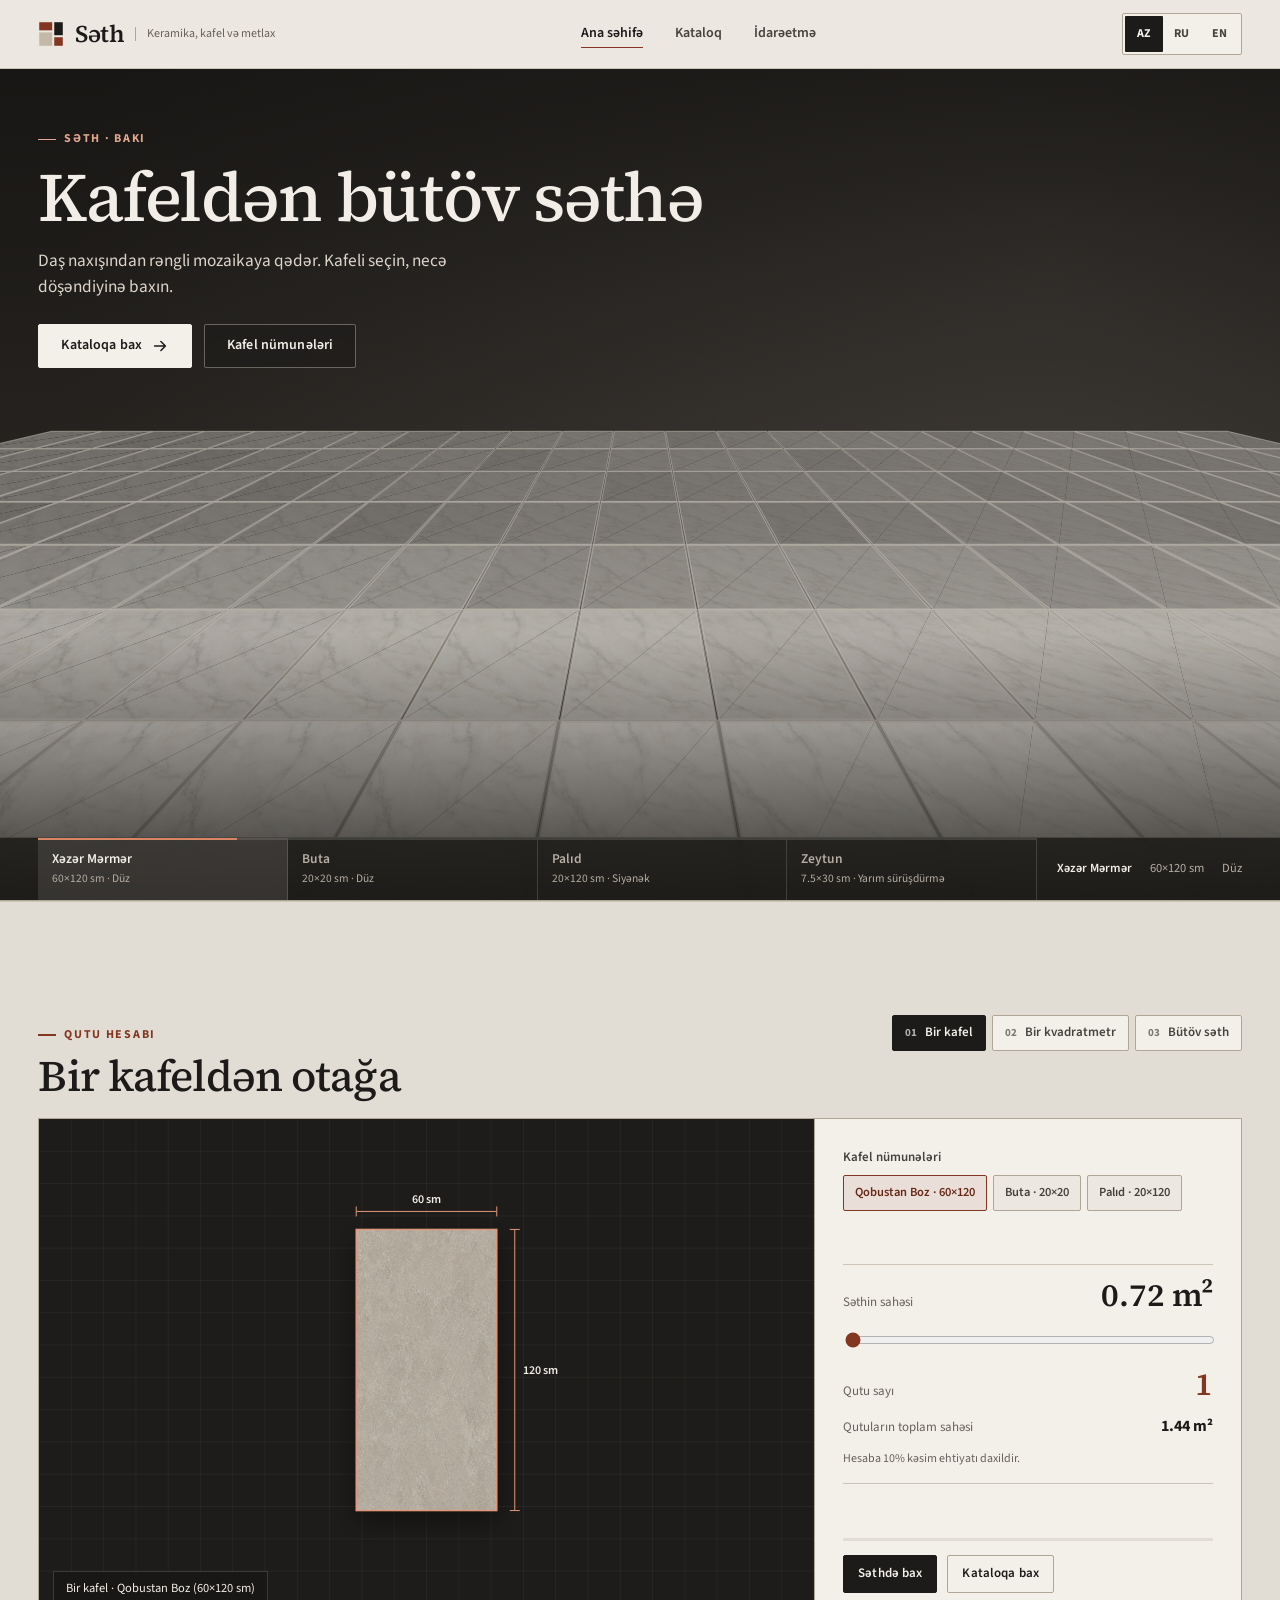
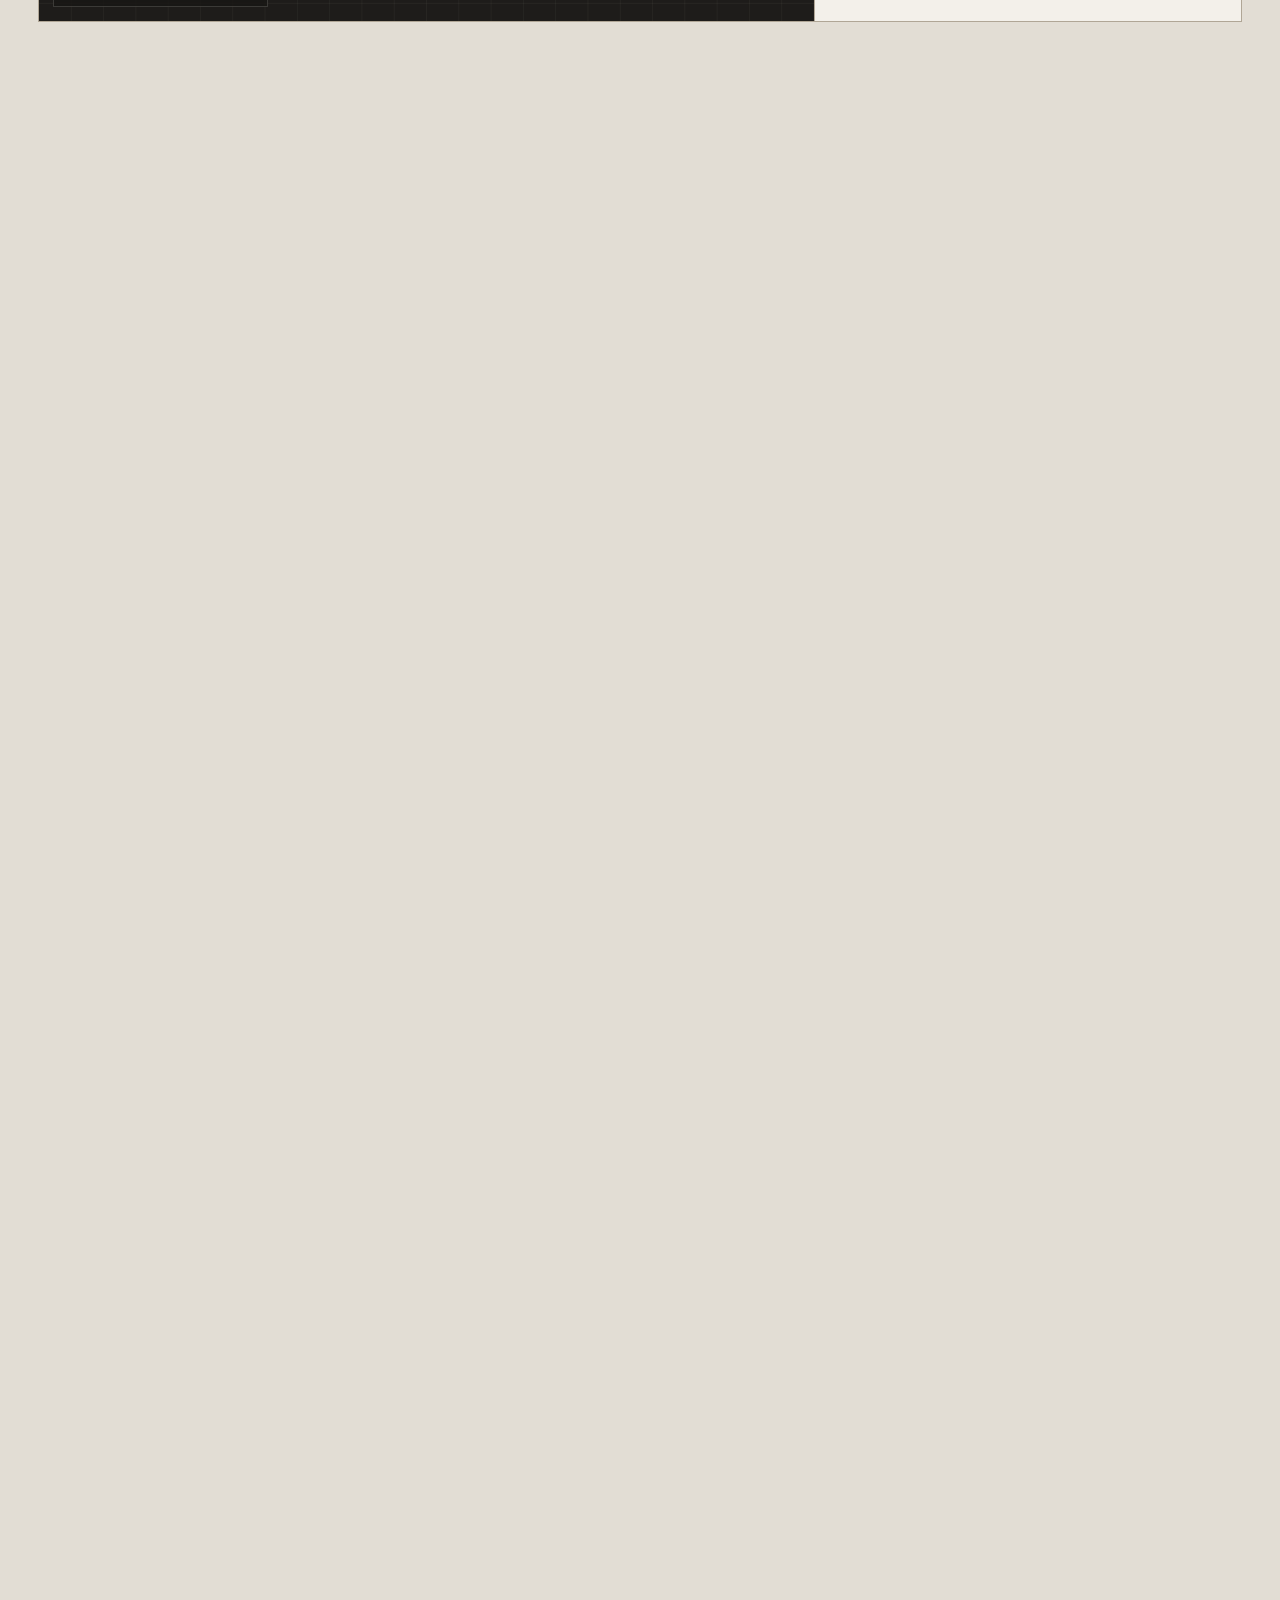
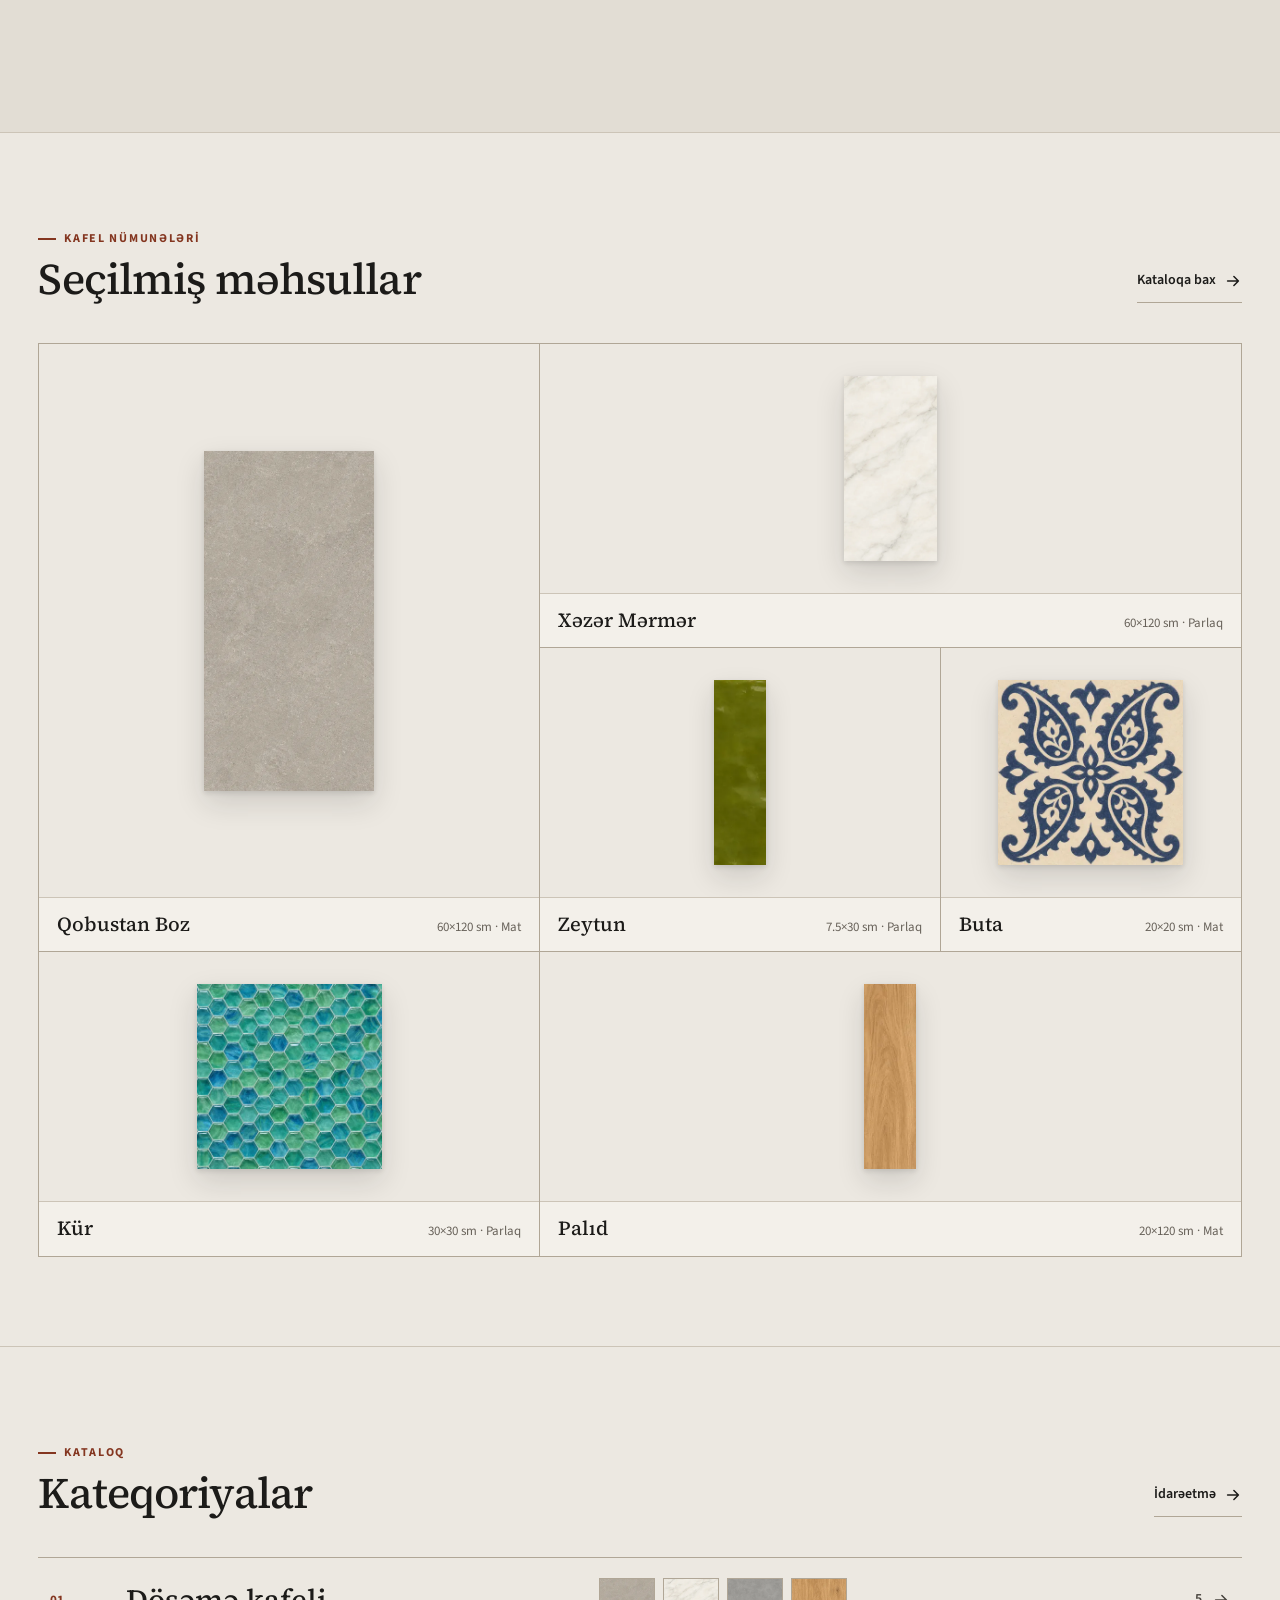
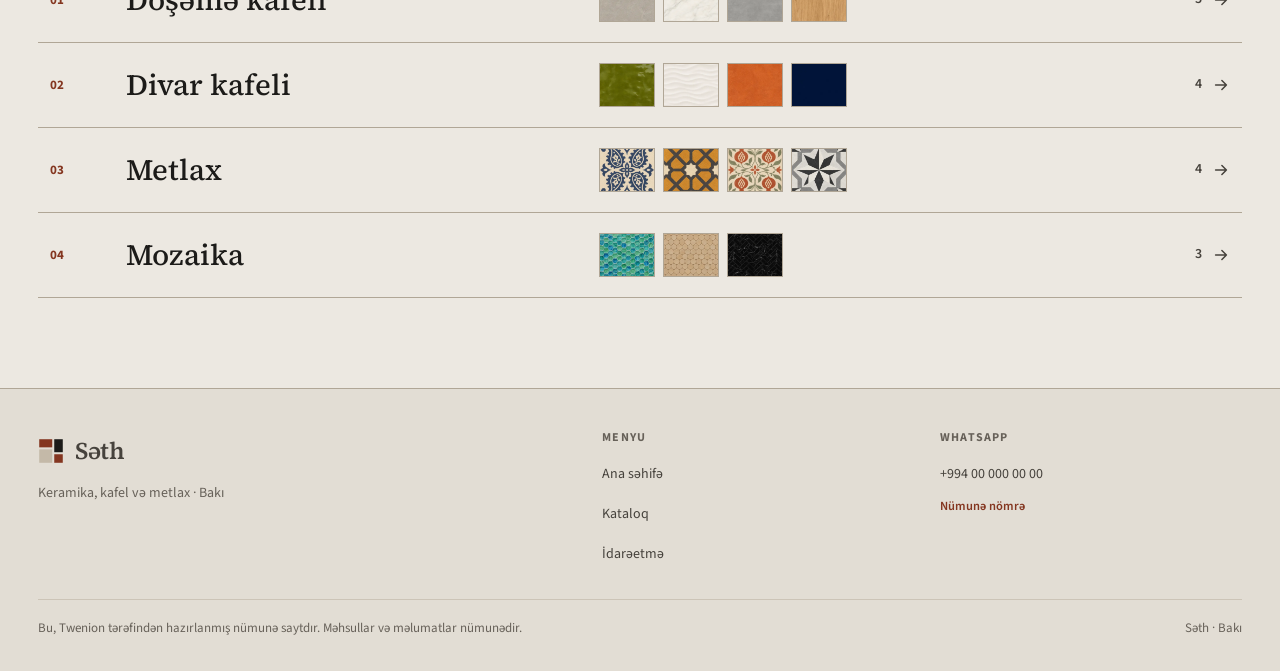
==== index.html @ 8c765b87 "Add Seth catalog UI: home, catalog, product page, admin" ====
<!doctype html>
<html lang="az">
<head>
  <meta charset="utf-8">
  <meta name="viewport" content="width=device-width, initial-scale=1">
  <title>Səth — Keramika, kafel və metlax kataloqu</title>
  <meta name="description" content="Döşəmə kafeli, divar kafeli, metlax və mozaikaya baxın. Ölçü, rəng və səthə görə seçim edin.">
  <meta name="robots" content="noindex">
  <link rel="canonical" href="https://example.az/">
  <meta property="og:type" content="website">
  <meta property="og:title" content="Səth — Keramika, kafel və metlax kataloqu">
  <meta property="og:description" content="Döşəmə kafeli, divar kafeli, metlax və mozaikaya baxın. Ölçü, rəng və səthə görə seçim edin.">
  <meta property="og:url" content="https://example.az/">
  <link rel="icon" type="image/svg+xml" href="img/favicon.svg">
  <link rel="stylesheet" href="css/fonts.css">
  <link rel="stylesheet" href="css/site.css">
  <script type="application/ld+json">
  {
    "@context": "https://schema.org",
    "@type": "Store",
    "name": "Səth",
    "description": "Keramika, kafel və metlax kataloqu — Bakı (nümunə sayt)",
    "url": "https://example.az/",
    "address": {
      "@type": "PostalAddress",
      "addressLocality": "Bakı",
      "addressCountry": "AZ"
    }
  }
  </script>
</head>
<body>
  <a class="skip-link" href="#main">Məzmuna keç</a>
  <header class="site-header" id="site-header">
    <div class="wrap site-header__inner">
      <a class="brand" href="index.html">
        <span class="brand__name">Səth</span>
        <span class="brand__tag">Keramika, kafel və metlax</span>
      </a>
      <nav class="site-nav" aria-label="Menyu">
        <a class="site-nav__link" href="index.html" aria-current="page">Ana səhifə</a>
        <a class="site-nav__link" href="katalog/index.html">Kataloq</a>
        <a class="site-nav__link" href="admin/index.html">İdarəetmə</a>
      </nav>
    </div>
  </header>

  <main id="main">
    <!-- Signature Hero: Full-viewport perspective Hörgü tile laying -->
    <section class="hero-horgu" data-scene="hero" aria-labelledby="hero-title">
      <canvas class="hero-horgu__canvas" id="hero-canvas" aria-hidden="true"></canvas>
      <div class="hero-horgu__scrim" aria-hidden="true"></div>

      <div class="wrap hero-horgu__content">
        <div class="hero-horgu__header">
          <p class="eyebrow hero-horgu__eyebrow" id="hero-eyebrow">Səth · Bakı</p>
          <h1 class="hero-horgu__title" id="hero-title">Kafeldən bütöv səthə</h1>
          <p class="hero-horgu__sub" id="hero-sub">Daş naxışından rəngli mozaikaya qədər. Kafeli seçin, necə döşəndiyinə baxın.</p>
          <div class="hero-horgu__actions">
            <a class="btn hero-horgu__cta" id="hero-cta" href="katalog/index.html">Kataloqa bax</a>
            <a class="btn hero-horgu__ghost" id="hero-samples-link" href="#featured">Kafel nümunələri</a>
          </div>
        </div>
      </div>

      <div class="hero-dock">
        <div class="wrap hero-dock__inner">
          <div class="hero-dock__tabs" id="hero-tabs" role="group" aria-label="Kafel nümunələri"></div>
          <div class="hero-dock__readout" id="hero-readout" aria-live="polite"></div>
        </div>
      </div>
    </section>

    <!-- Scroll-driven sequence: Bir kafeldən otağa -->
    <section class="scroll-seq" data-scene="sequence" aria-labelledby="seq-title">
      <div class="scroll-seq__track" id="seq-track">
        <div class="scroll-seq__sticky">
          <div class="wrap">
            <div class="scroll-seq__top">
              <div>
                <p class="eyebrow" id="seq-eyebrow">Qutu hesabı</p>
                <h2 class="section__title" id="seq-title">Bir kafeldən otağa</h2>
              </div>
              <div class="scroll-seq__steps" id="seq-steps" aria-label="Mərhələlər">
                <button type="button" class="seq-step is-active" data-step="0"><span class="seq-step__num">01</span><span id="seq-lbl-0">Bir kafel</span></button>
                <button type="button" class="seq-step" data-step="1"><span class="seq-step__num">02</span><span id="seq-lbl-1">Bir kvadratmetr</span></button>
                <button type="button" class="seq-step" data-step="2"><span class="seq-step__num">03</span><span id="seq-lbl-2">Bütöv səth</span></button>
              </div>
            </div>

            <div class="scroll-seq__stage">
              <div class="seq-canvas-wrap">
                <canvas class="seq-canvas" id="seq-canvas" aria-hidden="true"></canvas>
                <div class="seq-overlay-badge" id="seq-badge"></div>
              </div>
              <aside class="seq-panel">
                <div>
                  <p class="field-label" id="seq-picker-label" style="margin-bottom:8px;">Kafel nümunələri</p>
                  <div class="seq-panel__tile-picker" id="seq-tile-picker"></div>
                </div>

                <div class="seq-meter">
                  <div class="seq-meter__row">
                    <label class="seq-meter__label" for="seq-area-range" id="seq-area-label">Səthin sahəsi</label>
                    <span class="seq-meter__val" id="seq-area-val">18 m²</span>
                  </div>
                  <input class="seq-range" id="seq-area-range" type="range" min="1" max="60" step="1" value="18">
                  <div class="seq-meter__row">
                    <span class="seq-meter__label" id="seq-boxes-label">Qutu sayı</span>
                    <span class="seq-meter__val seq-meter__val--accent" id="seq-boxes-val">14</span>
                  </div>
                  <div class="seq-meter__row">
                    <span class="seq-meter__label" id="seq-total-label">Qutuların toplam sahəsi</span>
                    <strong class="tabular" id="seq-total-val">20.16 m²</strong>
                  </div>
                  <p class="field-hint" id="seq-reserve-note">Hesaba 10% kəsim ehtiyatı daxildir.</p>
                </div>

                <div>
                  <div class="seq-progress-bar" aria-hidden="true"><div class="seq-progress-bar__fill" id="seq-progress-fill"></div></div>
                  <div style="margin-top:14px;display:flex;flex-wrap:wrap;gap:10px;">
                    <a class="btn btn--ink btn--sm" id="seq-open-tile" href="mehsul/index.html?id=qobustan-boz">Səthdə bax</a>
                    <a class="btn btn--outline btn--sm" id="seq-to-catalog" href="katalog/index.html">Kataloqa bax</a>
                  </div>
                </div>
              </aside>
            </div>
          </div>
        </div>
      </div>
    </section>

    <!-- Asymmetric Editorial Featured Sample Board -->
    <section class="section" id="featured" data-scene="featured" aria-labelledby="featured-title">
      <div class="wrap">
        <div class="section__head">
          <div>
            <p class="eyebrow" id="featured-eyebrow">Kafel nümunələri</p>
            <h2 class="section__title" id="featured-title">Seçilmiş məhsullar</h2>
          </div>
          <a class="section__link" id="featured-all-link" href="katalog/index.html">Kataloqa bax</a>
        </div>
        <div class="specimen-board" id="featured-board">
          <noscript><p style="padding:24px;">Kataloqa baxmaq üçün <a href="katalog/index.html">kataloq səhifəsinə</a> keçin.</p></noscript>
        </div>
      </div>
    </section>

    <!-- Architectural Category Ledger -->
    <section class="section" id="categories" data-scene="categories" aria-labelledby="categories-title">
      <div class="wrap">
        <div class="section__head">
          <div>
            <p class="eyebrow" id="categories-eyebrow">Kataloq</p>
            <h2 class="section__title" id="categories-title">Kateqoriyalar</h2>
          </div>
          <a class="section__link" id="categories-admin-link" href="admin/index.html">İdarəetmə</a>
        </div>
        <div class="cat-ledger" id="category-ledger"></div>
      </div>
    </section>
  </main>

  <footer class="site-footer" id="site-footer">
    <div class="wrap">
      <div class="footer-bottom">
        <p>Bu, Twenion tərəfindən hazırlanmış nümunə saytdır. Məhsullar və məlumatlar nümunədir.</p>
        <span>Səth · Bakı</span>
      </div>
    </div>
  </footer>

  <script type="module" src="js/ui/home.js"></script>
</body>
</html>
---- css/fonts.css ----
/* Self-hosted OFL variable fonts: Source Serif 4 (display) + Source Sans 3 (body), latin + latin-ext (AZ) + cyrillic (RU). */

@font-face {
  font-family: "Source Serif 4";
  font-style: normal;
  font-weight: 400 700;
  font-display: swap;
  src: url("../fonts/SourceSerif4-cyrillic.woff2") format("woff2");
  unicode-range: U+0301, U+0400-045F, U+0490-0491, U+04B0-04B1, U+2116;
}

@font-face {
  font-family: "Source Serif 4";
  font-style: normal;
  font-weight: 400 700;
  font-display: swap;
  src: url("../fonts/SourceSerif4-latin-ext.woff2") format("woff2");
  unicode-range: U+0100-02BA, U+02BD-02C5, U+02C7-02CC, U+02CE-02D7, U+02DD-02FF, U+0304, U+0308, U+0329, U+1D00-1DBF, U+1E00-1E9F, U+1EF2-1EFF, U+2020, U+20A0-20AB, U+20AD-20C4, U+2113, U+2C60-2C7F, U+A720-A7FF;
}

@font-face {
  font-family: "Source Serif 4";
  font-style: normal;
  font-weight: 400 700;
  font-display: swap;
  src: url("../fonts/SourceSerif4-latin.woff2") format("woff2");
  unicode-range: U+0000-00FF, U+0131, U+0152-0153, U+02BB-02BC, U+02C6, U+02DA, U+02DC, U+0304, U+0308, U+0329, U+2000-206F, U+20AC, U+2122, U+2191, U+2193, U+2212, U+2215, U+FEFF, U+FFFD;
}

@font-face {
  font-family: "Source Sans 3";
  font-style: normal;
  font-weight: 400 700;
  font-display: swap;
  src: url("../fonts/SourceSans3-cyrillic.woff2") format("woff2");
  unicode-range: U+0301, U+0400-045F, U+0490-0491, U+04B0-04B1, U+2116;
}

@font-face {
  font-family: "Source Sans 3";
  font-style: normal;
  font-weight: 400 700;
  font-display: swap;
  src: url("../fonts/SourceSans3-latin-ext.woff2") format("woff2");
  unicode-range: U+0100-02BA, U+02BD-02C5, U+02C7-02CC, U+02CE-02D7, U+02DD-02FF, U+0304, U+0308, U+0329, U+1D00-1DBF, U+1E00-1E9F, U+1EF2-1EFF, U+2020, U+20A0-20AB, U+20AD-20C4, U+2113, U+2C60-2C7F, U+A720-A7FF;
}

@font-face {
  font-family: "Source Sans 3";
  font-style: normal;
  font-weight: 400 700;
  font-display: swap;
  src: url("../fonts/SourceSans3-latin.woff2") format("woff2");
  unicode-range: U+0000-00FF, U+0131, U+0152-0153, U+02BB-02BC, U+02C6, U+02DA, U+02DC, U+0304, U+0308, U+0329, U+2000-206F, U+20AC, U+2122, U+2191, U+2193, U+2212, U+2215, U+FEFF, U+FFFD;
}
---- css/site.css ----
/* ==========================================================================
   Səth — "Hörgü" Architectural Ceramics Design System
   Ground: Raw Lime Plaster (#ECE8E1) · Surface: Clay Slip (#F3F0EA)
   Grout Grid: #CCC4B7 · Ink: Basalt (#1C1B19) · Accent: Kiln Oxide (#843620)
   No pure #fff ground, no pink, no neon, no left-text/right-image split.
   ========================================================================== */

:root {
  color-scheme: light;
  --bg: #ECE8E1;
  --bg-deep: #E2DDD4;
  --surface: #F3F0EA;
  --surface-hover: #F7F4EE;
  --stage: #1E1C1A;
  --stage-2: #282522;
  --stage-ink: #F2EEE7;
  --stage-muted: #B6AEA2;

  --grout: #CCC4B7;
  --grout-strong: #B0A696;
  --grout-dark: rgba(242, 238, 231, 0.16);

  --ink: #1C1B19;
  --ink-2: #46423C;
  --muted: #676159;

  --accent: #843620;
  --accent-deep: #682817;
  --accent-tint: rgba(132, 54, 32, 0.09);
  --accent-border: rgba(132, 54, 32, 0.34);

  --ok: #255E43;
  --ok-bg: #E1ECE6;
  --err: #9B261A;
  --err-bg: #F5E3DF;
  --err-border: #D9A096;

  --font-display: "Source Serif 4", Georgia, "Times New Roman", serif;
  --font-body: "Source Sans 3", system-ui, -apple-system, sans-serif;

  --header-h: 68px;
  --wrap: 1360px;
  --pad: clamp(16px, 3vw, 40px);
  --radius: 2px;
  --ease: cubic-bezier(0.22, 1, 0.36, 1);
}

*, *::before, *::after { box-sizing: border-box; }

html {
  -webkit-text-size-adjust: 100%;
  text-size-adjust: 100%;
  background: var(--bg);
  color: var(--ink);
  scroll-behavior: smooth;
}

body {
  margin: 0;
  font-family: var(--font-body);
  font-size: 16px;
  line-height: 1.55;
  color: var(--ink);
  background: var(--bg);
  overflow-x: clip;
  -webkit-font-smoothing: antialiased;
}

img, svg, canvas { display: block; max-width: 100%; }
a { color: inherit; text-decoration: none; }
button, input, select, textarea { font: inherit; color: inherit; }
button { cursor: pointer; }
h1, h2, h3, h4, p, ul, ol, figure, dl, dd { margin: 0; }
ul, ol { padding: 0; list-style: none; }

.tabular { font-variant-numeric: tabular-nums; }
.sr-only {
  position: absolute;
  width: 1px;
  height: 1px;
  padding: 0;
  margin: -1px;
  overflow: hidden;
  clip: rect(0 0 0 0);
  white-space: nowrap;
  border: 0;
}
[hidden] { display: none !important; }

:focus-visible {
  outline: 2px solid var(--accent);
  outline-offset: 2px;
}

.skip-link {
  position: fixed;
  top: -80px;
  left: 16px;
  z-index: 200;
  background: var(--ink);
  color: var(--surface);
  padding: 12px 18px;
  font-weight: 600;
  border-radius: var(--radius);
  transition: top 0.2s var(--ease);
}
.skip-link:focus { top: 12px; }

.wrap {
  width: 100%;
  max-width: var(--wrap);
  margin: 0 auto;
  padding-inline: var(--pad);
}

/* ==========================================================================
   Header & Navigation
   ========================================================================== */

.site-header {
  position: sticky;
  top: 0;
  z-index: 90;
  background: rgba(236, 232, 225, 0.94);
  backdrop-filter: blur(10px);
  border-bottom: 1px solid var(--grout);
}

.site-header__inner {
  display: flex;
  align-items: center;
  justify-content: space-between;
  gap: 16px;
  min-height: var(--header-h);
}

.brand {
  display: inline-flex;
  align-items: center;
  gap: 11px;
  padding: 8px 0;
  min-height: 44px;
  flex-shrink: 0;
}

.brand__mark {
  width: 26px;
  height: 26px;
  flex-shrink: 0;
  transition: transform 0.45s var(--ease);
}
.brand:hover .brand__mark { transform: rotate(90deg); }

.brand__name {
  font-family: var(--font-display);
  font-size: 24px;
  font-weight: 600;
  letter-spacing: -0.02em;
  line-height: 1;
}

.brand__tag {
  font-size: 12px;
  color: var(--muted);
  border-left: 1px solid var(--grout-strong);
  padding-left: 11px;
  line-height: 1.2;
  display: none;
}
@media (min-width: 960px) {
  .brand__tag { display: inline-block; }
}

.site-nav {
  display: flex;
  align-items: center;
  gap: 4px;
}

.site-nav__link {
  position: relative;
  display: inline-flex;
  align-items: center;
  min-height: 44px;
  padding: 0 14px;
  font-size: 14px;
  font-weight: 600;
  color: var(--ink-2);
  transition: color 0.2s var(--ease);
}

.site-nav__link::after {
  content: "";
  position: absolute;
  left: 14px;
  right: 14px;
  bottom: 8px;
  height: 1.5px;
  background: var(--accent);
  transform: scaleX(0);
  transform-origin: left;
  transition: transform 0.3s var(--ease);
}

.site-nav__link:hover,
.site-nav__link[aria-current="page"] {
  color: var(--ink);
}
.site-nav__link:hover::after,
.site-nav__link[aria-current="page"]::after {
  transform: scaleX(1);
}

.header-controls {
  display: flex;
  align-items: center;
  gap: 10px;
}

.lang-switch {
  display: inline-flex;
  align-items: center;
  border: 1px solid var(--grout-strong);
  background: var(--surface);
  border-radius: var(--radius);
  padding: 2px;
}

.lang-switch__btn {
  border: 0;
  background: transparent;
  color: var(--ink-2);
  min-width: 38px;
  min-height: 36px;
  padding: 0 9px;
  font-size: 12px;
  font-weight: 700;
  letter-spacing: 0.05em;
  text-transform: uppercase;
  border-radius: 1px;
  transition: background 0.2s var(--ease), color 0.2s var(--ease);
}

.lang-switch__btn:hover { color: var(--ink); }
.lang-switch__btn[aria-pressed="true"] {
  background: var(--ink);
  color: var(--surface);
}

.nav-toggle {
  display: none;
  align-items: center;
  justify-content: center;
  gap: 6px;
  min-width: 44px;
  min-height: 44px;
  padding: 0 10px;
  border: 1px solid var(--grout-strong);
  background: var(--surface);
  border-radius: var(--radius);
  font-size: 13px;
  font-weight: 600;
}

@media (max-width: 767px) {
  .site-header__inner { gap: 8px; }
  .brand__name { font-size: 21px; }
  .lang-switch__btn { min-width: 34px; padding: 0 7px; font-size: 11.5px; }
  .nav-toggle { display: inline-flex; }
  .site-nav {
    position: fixed;
    left: 0;
    right: 0;
    top: var(--header-h);
    background: var(--bg);
    border-bottom: 1px solid var(--grout-strong);
    flex-direction: column;
    align-items: stretch;
    padding: 12px var(--pad) 18px;
    gap: 2px;
    transform: translateY(-8px);
    opacity: 0;
    pointer-events: none;
    transition: opacity 0.22s var(--ease), transform 0.22s var(--ease);
  }
  .site-nav.is-open {
    transform: translateY(0);
    opacity: 1;
    pointer-events: auto;
  }
  .site-nav__link {
    padding: 0 8px;
    border-bottom: 1px solid var(--grout);
    font-size: 16px;
  }
  .site-nav__link:last-child { border-bottom: 0; }
  .site-nav__link::after { left: 8px; right: auto; width: 28px; }
}

/* ==========================================================================
   Buttons & Interactive Primitives
   ========================================================================== */

.btn {
  display: inline-flex;
  align-items: center;
  justify-content: center;
  gap: 9px;
  min-height: 44px;
  padding: 0 22px;
  border: 1px solid transparent;
  border-radius: var(--radius);
  font-size: 14px;
  font-weight: 600;
  letter-spacing: 0.01em;
  line-height: 1.2;
  text-align: center;
  transition: background 0.2s var(--ease), border-color 0.2s var(--ease), color 0.2s var(--ease), transform 0.16s var(--ease);
}

.btn:hover { transform: translateY(-1px); }
.btn:active { transform: translateY(0); }
.btn:disabled {
  opacity: 0.45;
  cursor: not-allowed;
  transform: none;
}

.btn--primary {
  background: var(--accent);
  color: var(--surface);
  border-color: var(--accent);
}
.btn--primary:hover:not(:disabled) {
  background: var(--accent-deep);
  border-color: var(--accent-deep);
}

.btn--ink {
  background: var(--ink);
  color: var(--surface);
  border-color: var(--ink);
}
.btn--ink:hover:not(:disabled) { background: #33312E; }

.btn--outline {
  background: var(--surface);
  color: var(--ink);
  border-color: var(--grout-strong);
}
.btn--outline:hover:not(:disabled) {
  border-color: var(--ink);
  background: var(--surface-hover);
}

.btn--ghost {
  background: transparent;
  color: var(--ink-2);
  border-color: transparent;
  padding-inline: 12px;
}
.btn--ghost:hover:not(:disabled) {
  color: var(--ink);
  background: var(--bg-deep);
}

.btn--danger {
  background: var(--err-bg);
  color: var(--err);
  border-color: var(--err-border);
}
.btn--danger:hover:not(:disabled) {
  background: var(--err);
  color: var(--surface);
  border-color: var(--err);
}

.btn--wa {
  background: #1F5B3F;
  color: var(--surface);
  border-color: #1F5B3F;
}
.btn--wa:hover:not(:disabled) {
  background: #174630;
  border-color: #174630;
}

.btn--sm {
  min-height: 38px;
  padding: 0 14px;
  font-size: 13px;
}

.icon {
  width: 18px;
  height: 18px;
  flex-shrink: 0;
  fill: none;
  stroke: currentColor;
  stroke-width: 1.7;
  stroke-linecap: round;
  stroke-linejoin: round;
}

/* ==========================================================================
   Section Framing & Typography
   ========================================================================== */

.eyebrow {
  display: inline-flex;
  align-items: center;
  gap: 8px;
  font-size: 12px;
  font-weight: 700;
  letter-spacing: 0.14em;
  text-transform: uppercase;
  color: var(--accent);
}

.eyebrow::before {
  content: "";
  width: 18px;
  height: 1.5px;
  background: currentColor;
}

.section {
  padding: clamp(56px, 7vw, 96px) 0;
  border-top: 1px solid var(--grout);
}

.section--tight {
  padding: clamp(36px, 5vw, 64px) 0;
}

.section__head {
  display: flex;
  flex-wrap: wrap;
  align-items: flex-end;
  justify-content: space-between;
  gap: 16px 28px;
  margin-bottom: clamp(24px, 3.5vw, 40px);
}

.section__title {
  font-family: var(--font-display);
  font-size: clamp(28px, 3.4vw, 46px);
  font-weight: 500;
  line-height: 1.08;
  letter-spacing: -0.02em;
  margin-top: 8px;
}

.section__link {
  display: inline-flex;
  align-items: center;
  gap: 8px;
  min-height: 44px;
  font-size: 14px;
  font-weight: 600;
  color: var(--ink);
  border-bottom: 1.5px solid var(--grout-strong);
  transition: border-color 0.2s var(--ease), color 0.2s var(--ease);
}
.section__link:hover {
  color: var(--accent);
  border-color: var(--accent);
}

/* ==========================================================================
   HOME — Signature "Hörgü" Full-Viewport Perspective Hero
   ========================================================================== */

.hero-horgu {
  position: relative;
  min-height: clamp(580px, calc(100svh - var(--header-h)), 880px);
  display: grid;
  grid-template-rows: 1fr auto;
  background: var(--stage);
  color: var(--stage-ink);
  overflow: hidden;
  border-bottom: 1px solid var(--grout-strong);
}

.hero-horgu__canvas {
  position: absolute;
  inset: 0;
  width: 100%;
  height: 100%;
  display: block;
}

.hero-horgu__scrim {
  position: absolute;
  inset: 0;
  pointer-events: none;
  background:
    linear-gradient(180deg, rgba(24, 22, 20, 0.78) 0%, rgba(24, 22, 20, 0.24) 44%, rgba(24, 22, 20, 0.14) 68%, rgba(24, 22, 20, 0.86) 100%);
}

.hero-horgu__content {
  position: relative;
  z-index: 2;
  display: flex;
  flex-direction: column;
  justify-content: flex-start;
  padding-top: clamp(32px, 6vh, 68px);
  padding-bottom: 24px;
  pointer-events: none;
}

.hero-horgu__header {
  max-width: 760px;
  pointer-events: auto;
}

.hero-horgu__eyebrow {
  color: #E3A78F;
  margin-bottom: 12px;
}

.hero-horgu__title {
  font-family: var(--font-display);
  font-size: clamp(34px, 5.4vw, 72px);
  font-weight: 500;
  line-height: 1.03;
  letter-spacing: -0.025em;
  color: var(--stage-ink);
  text-wrap: balance;
}

.hero-horgu__sub {
  margin-top: 16px;
  max-width: 52ch;
  font-size: clamp(15px, 1.35vw, 18px);
  line-height: 1.5;
  color: #DDD5C9;
}

.hero-horgu__actions {
  margin-top: 24px;
  display: flex;
  flex-wrap: wrap;
  align-items: center;
  gap: 12px;
}

.hero-horgu__cta {
  background: var(--surface);
  color: var(--ink);
  border-color: var(--surface);
}
.hero-horgu__cta:hover {
  background: #FFFFFF;
  color: var(--ink);
  border-color: #FFFFFF;
}

.hero-horgu__ghost {
  background: rgba(30, 28, 26, 0.56);
  color: var(--stage-ink);
  border-color: rgba(242, 238, 231, 0.34);
  backdrop-filter: blur(6px);
}
.hero-horgu__ghost:hover {
  border-color: var(--stage-ink);
  background: rgba(30, 28, 26, 0.78);
}

/* Bottom material / laying-pattern control bar */
.hero-dock {
  position: relative;
  z-index: 3;
  border-top: 1px solid var(--grout-dark);
  background: rgba(24, 22, 20, 0.78);
  backdrop-filter: blur(10px);
}

.hero-dock__inner {
  display: flex;
  flex-wrap: wrap;
  align-items: stretch;
  justify-content: space-between;
  gap: 0;
}

.hero-dock__tabs {
  display: grid;
  grid-template-columns: repeat(4, minmax(0, 1fr));
  flex: 1 1 560px;
}

.hero-tab {
  position: relative;
  display: flex;
  flex-direction: column;
  align-items: flex-start;
  justify-content: center;
  gap: 3px;
  min-height: 62px;
  padding: 10px 14px;
  border: 0;
  border-right: 1px solid var(--grout-dark);
  background: transparent;
  color: var(--stage-muted);
  text-align: left;
  transition: background 0.2s var(--ease), color 0.2s var(--ease);
}

.hero-tab:hover {
  background: rgba(242, 238, 231, 0.06);
  color: var(--stage-ink);
}

.hero-tab[aria-pressed="true"] {
  background: rgba(242, 238, 231, 0.11);
  color: var(--stage-ink);
}

.hero-tab__bar {
  position: absolute;
  left: 0;
  top: 0;
  height: 2px;
  width: 100%;
  background: rgba(242, 238, 231, 0.14);
  overflow: hidden;
}

.hero-tab__fill {
  display: block;
  height: 100%;
  width: 0%;
  background: #D98566;
  transition: width 0.12s linear;
}

.hero-tab__name {
  font-size: 13.5px;
  font-weight: 600;
  line-height: 1.2;
  max-width: 100%;
  overflow: hidden;
  text-overflow: ellipsis;
  white-space: nowrap;
}

.hero-tab__meta {
  font-size: 11.5px;
  color: var(--stage-muted);
  font-variant-numeric: tabular-nums;
}

.hero-dock__readout {
  display: flex;
  align-items: center;
  gap: 18px;
  padding: 10px 0 10px 20px;
  font-size: 12.5px;
  color: var(--stage-muted);
  font-variant-numeric: tabular-nums;
  white-space: nowrap;
}

.hero-dock__readout strong {
  color: var(--stage-ink);
  font-weight: 600;
}

@media (max-width: 900px) {
  .hero-dock__tabs { grid-template-columns: repeat(2, minmax(0, 1fr)); }
  .hero-tab { border-bottom: 1px solid var(--grout-dark); min-height: 54px; padding: 8px 10px; }
  .hero-dock__readout { padding: 10px 0; width: 100%; justify-content: space-between; }
}

/* ==========================================================================
   HOME — Scroll Sequence ("Bir kafeldən otağa")
   ========================================================================== */

.scroll-seq {
  position: relative;
  border-top: 1px solid var(--grout);
  background: var(--bg-deep);
}

.scroll-seq__track {
  position: relative;
  height: 270vh;
}

.scroll-seq__sticky {
  position: sticky;
  top: var(--header-h);
  min-height: calc(100svh - var(--header-h));
  display: flex;
  flex-direction: column;
  justify-content: center;
  padding: 28px 0;
  overflow: hidden;
}

.scroll-seq__top {
  display: flex;
  flex-wrap: wrap;
  align-items: baseline;
  justify-content: space-between;
  gap: 12px 24px;
  margin-bottom: 18px;
}

.scroll-seq__steps {
  display: flex;
  flex-wrap: wrap;
  gap: 6px;
}

.seq-step {
  display: inline-flex;
  align-items: center;
  gap: 8px;
  min-height: 36px;
  padding: 0 12px;
  border: 1px solid var(--grout-strong);
  background: var(--surface);
  font-size: 13px;
  font-weight: 600;
  color: var(--ink-2);
  border-radius: var(--radius);
  transition: background 0.25s var(--ease), color 0.25s var(--ease), border-color 0.25s var(--ease);
}

.seq-step__num {
  font-size: 11px;
  font-weight: 700;
  opacity: 0.7;
  font-variant-numeric: tabular-nums;
}

.seq-step.is-active {
  background: var(--ink);
  color: var(--surface);
  border-color: var(--ink);
}

.scroll-seq__stage {
  display: grid;
  grid-template-columns: minmax(0, 1.55fr) minmax(290px, 0.85fr);
  border: 1px solid var(--grout-strong);
  background: var(--surface);
  min-height: clamp(360px, 56svh, 520px);
}

.seq-canvas-wrap {
  position: relative;
  background: var(--stage);
  min-height: 340px;
  overflow: hidden;
  border-right: 1px solid var(--grout-strong);
}

.seq-canvas {
  width: 100%;
  height: 100%;
  display: block;
}

.seq-overlay-badge {
  position: absolute;
  left: 14px;
  bottom: 14px;
  display: inline-flex;
  align-items: center;
  gap: 10px;
  padding: 7px 12px;
  background: rgba(24, 22, 20, 0.82);
  color: var(--stage-ink);
  border: 1px solid var(--grout-dark);
  font-size: 12.5px;
  font-variant-numeric: tabular-nums;
}

.seq-panel {
  display: flex;
  flex-direction: column;
  justify-content: space-between;
  padding: clamp(18px, 2.4vw, 28px);
  gap: 18px;
}

.seq-panel__tile-picker {
  display: flex;
  flex-wrap: wrap;
  gap: 6px;
}

.seq-tile-btn {
  min-height: 36px;
  padding: 0 11px;
  border: 1px solid var(--grout-strong);
  background: var(--bg);
  font-size: 12.5px;
  font-weight: 600;
  color: var(--ink-2);
  border-radius: var(--radius);
  transition: border-color 0.2s, background 0.2s, color 0.2s;
}
.seq-tile-btn[aria-pressed="true"] {
  border-color: var(--accent);
  background: var(--accent-tint);
  color: var(--accent-deep);
}

.seq-meter {
  border-top: 1px solid var(--grout);
  border-bottom: 1px solid var(--grout);
  padding: 14px 0;
  display: grid;
  gap: 12px;
}

.seq-meter__row {
  display: flex;
  align-items: baseline;
  justify-content: space-between;
  gap: 12px;
}

.seq-meter__label {
  font-size: 13px;
  color: var(--muted);
}

.seq-meter__val {
  font-family: var(--font-display);
  font-size: clamp(22px, 2.5vw, 32px);
  font-weight: 600;
  line-height: 1;
  font-variant-numeric: tabular-nums;
  color: var(--ink);
}

.seq-meter__val--accent { color: var(--accent); }

.seq-range {
  width: 100%;
  accent-color: var(--accent);
  height: 28px;
  cursor: pointer;
}

.seq-progress-bar {
  height: 3px;
  background: var(--bg-deep);
  overflow: hidden;
}
.seq-progress-bar__fill {
  height: 100%;
  width: 0%;
  background: var(--accent);
}

@media (max-width: 900px) {
  .scroll-seq__track { height: auto; }
  .scroll-seq__sticky { position: static; min-height: auto; padding: 40px 0; }
  .scroll-seq__stage { grid-template-columns: 1fr; }
  .seq-canvas-wrap { border-right: 0; border-bottom: 1px solid var(--grout-strong); min-height: 290px; }
}

@media (prefers-reduced-motion: reduce) {
  .scroll-seq__track { height: auto; }
  .scroll-seq__sticky { position: static; min-height: auto; padding: 48px 0; }
}

/* ==========================================================================
   HOME — Editorial Asymmetric Featured Sample Board (No uniform card grid!)
   ========================================================================== */

.specimen-board {
  display: grid;
  grid-template-columns: repeat(12, minmax(0, 1fr));
  border-top: 1px solid var(--grout-strong);
  border-left: 1px solid var(--grout-strong);
  background: var(--surface);
}

.specimen-cell {
  display: flex;
  flex-direction: column;
  border-right: 1px solid var(--grout-strong);
  border-bottom: 1px solid var(--grout-strong);
  background: var(--surface);
  transition: background 0.25s var(--ease);
  min-width: 0;
}

.specimen-cell:hover { background: var(--surface-hover); }

.specimen-cell--tall   { grid-column: span 5; grid-row: span 2; }
.specimen-cell--wide   { grid-column: span 7; }
.specimen-cell--medium { grid-column: span 4; }
.specimen-cell--accent { grid-column: span 3; }
.specimen-cell--span5  { grid-column: span 5; }
.specimen-cell--span7  { grid-column: span 7; }

.specimen-cell__media {
  position: relative;
  flex: 1 1 auto;
  min-height: 230px;
  padding: clamp(18px, 2.6vw, 32px);
  display: flex;
  align-items: center;
  justify-content: center;
  background:
    linear-gradient(90deg, transparent 49.5%, rgba(176, 166, 150, 0.16) 50%, transparent 50.5%),
    linear-gradient(0deg, transparent 49.5%, rgba(176, 166, 150, 0.16) 50%, transparent 50.5%),
    var(--bg);
  background-size: 32px 32px;
  overflow: hidden;
}

.specimen-cell--tall .specimen-cell__media { min-height: 440px; }

.tile-slab {
  position: relative;
  width: 100%;
  height: 100%;
  max-height: 100%;
  display: flex;
  align-items: center;
  justify-content: center;
}

.tile-slab__plate {
  position: relative;
  background: var(--tile-bg, #9c958a);
  box-shadow:
    0 1px 0 rgba(255, 255, 255, 0.28) inset,
    0 12px 28px rgba(28, 27, 25, 0.14),
    0 2px 5px rgba(28, 27, 25, 0.12);
  overflow: hidden;
  transition: transform 0.45s var(--ease), box-shadow 0.45s var(--ease);
}

.specimen-cell:hover .tile-slab__plate,
.tile-card:hover .tile-slab__plate {
  transform: translateY(-4px) scale(1.015);
  box-shadow:
    0 1px 0 rgba(255, 255, 255, 0.32) inset,
    0 18px 36px rgba(28, 27, 25, 0.18),
    0 4px 10px rgba(28, 27, 25, 0.14);
}

.tile-slab__plate img {
  width: 100%;
  height: 100%;
  object-fit: cover;
  display: block;
}

.specimen-cell__foot {
  display: flex;
  align-items: baseline;
  justify-content: space-between;
  gap: 12px;
  padding: 14px 18px;
  border-top: 1px solid var(--grout);
}

.specimen-cell__name {
  font-family: var(--font-display);
  font-size: 20px;
  font-weight: 500;
  line-height: 1.2;
}

.specimen-cell__meta {
  font-size: 13px;
  color: var(--muted);
  white-space: nowrap;
  font-variant-numeric: tabular-nums;
}

@media (max-width: 960px) {
  .specimen-cell--tall,
  .specimen-cell--wide,
  .specimen-cell--medium,
  .specimen-cell--accent,
  .specimen-cell--span5,
  .specimen-cell--span7 {
    grid-column: span 6;
    grid-row: auto;
  }
  .specimen-cell--tall { grid-column: span 12; }
  .specimen-cell--tall .specimen-cell__media { min-height: 300px; }
}

@media (max-width: 600px) {
  .specimen-cell--tall,
  .specimen-cell--wide,
  .specimen-cell--medium,
  .specimen-cell--accent,
  .specimen-cell--span5,
  .specimen-cell--span7 {
    grid-column: span 12;
  }
  .specimen-cell__media,
  .specimen-cell--tall .specimen-cell__media { min-height: 220px; }
}

/* ==========================================================================
   HOME — Architectural Category Ledger
   ========================================================================== */

.cat-ledger {
  border-top: 1px solid var(--grout-strong);
}

.cat-row {
  display: grid;
  grid-template-columns: 52px minmax(180px, 1.1fr) minmax(0, 1.4fr) auto;
  align-items: center;
  gap: 16px 24px;
  padding: 20px 12px;
  border-bottom: 1px solid var(--grout-strong);
  transition: background 0.22s var(--ease), padding-left 0.25s var(--ease);
}

.cat-row:hover {
  background: var(--surface);
  padding-left: 20px;
}

.cat-row__idx {
  font-size: 13px;
  font-weight: 700;
  color: var(--accent);
  font-variant-numeric: tabular-nums;
}

.cat-row__title {
  font-family: var(--font-display);
  font-size: clamp(22px, 2.3vw, 32px);
  font-weight: 500;
  line-height: 1.12;
}

.cat-row__swatches {
  display: flex;
  align-items: center;
  gap: 8px;
}

.cat-swatch {
  width: 56px;
  height: 44px;
  border: 1px solid var(--grout-strong);
  background: var(--bg-deep);
  overflow: hidden;
  flex-shrink: 0;
  transition: transform 0.3s var(--ease);
}
.cat-row:hover .cat-swatch { transform: translateY(-2px); }
.cat-swatch img { width: 100%; height: 100%; object-fit: cover; }

.cat-row__count {
  display: inline-flex;
  align-items: center;
  gap: 10px;
  font-size: 14px;
  font-weight: 600;
  color: var(--ink-2);
  font-variant-numeric: tabular-nums;
  white-space: nowrap;
}

@media (max-width: 767px) {
  .cat-row {
    grid-template-columns: 36px 1fr auto;
    padding: 16px 4px;
  }
  .cat-row:hover { padding-left: 8px; }
  .cat-row__swatches {
    grid-column: 2 / -1;
    order: 4;
  }
  .cat-swatch { width: 48px; height: 38px; }
}

/* ==========================================================================
   CATALOG PAGE — Search, Facets, FLIP Specimen Grid & List View
   ========================================================================== */

.page-head {
  padding: clamp(28px, 4vw, 48px) 0 24px;
  border-bottom: 1px solid var(--grout);
  background: var(--bg);
}

.page-head__row {
  display: flex;
  flex-wrap: wrap;
  align-items: flex-end;
  justify-content: space-between;
  gap: 16px 28px;
}

.page-head__title {
  font-family: var(--font-display);
  font-size: clamp(30px, 4vw, 52px);
  font-weight: 500;
  line-height: 1.06;
  letter-spacing: -0.025em;
  margin-top: 6px;
}

.page-head__sub {
  margin-top: 8px;
  color: var(--muted);
  max-width: 58ch;
  font-size: 15.5px;
}

.catalog-shell {
  display: grid;
  grid-template-columns: 276px minmax(0, 1fr);
  gap: 0;
  align-items: start;
}

.filter-rail {
  position: sticky;
  top: var(--header-h);
  max-height: calc(100svh - var(--header-h));
  overflow-y: auto;
  padding: 24px 24px 36px 0;
  border-right: 1px solid var(--grout);
}

.filter-rail__head {
  display: flex;
  align-items: center;
  justify-content: space-between;
  margin-bottom: 18px;
  padding-bottom: 12px;
  border-bottom: 1px solid var(--grout);
}

.filter-rail__title {
  font-size: 14px;
  font-weight: 700;
  letter-spacing: 0.08em;
  text-transform: uppercase;
  color: var(--ink);
}

.filter-group {
  padding: 14px 0;
  border-bottom: 1px solid var(--grout);
}
.filter-group:last-of-type { border-bottom: 0; }

.filter-group__label {
  font-size: 12.5px;
  font-weight: 700;
  letter-spacing: 0.06em;
  text-transform: uppercase;
  color: var(--muted);
  margin-bottom: 10px;
}

.facet-list {
  display: flex;
  flex-direction: column;
  gap: 4px;
}

.facet-btn {
  display: flex;
  align-items: center;
  justify-content: space-between;
  gap: 8px;
  width: 100%;
  min-height: 38px;
  padding: 6px 10px;
  border: 1px solid transparent;
  background: transparent;
  border-radius: var(--radius);
  text-align: left;
  font-size: 14px;
  color: var(--ink-2);
  transition: background 0.18s var(--ease), border-color 0.18s var(--ease), color 0.18s var(--ease);
}

.facet-btn:hover { background: var(--surface); color: var(--ink); }
.facet-btn[aria-pressed="true"] {
  background: var(--surface);
  border-color: var(--accent);
  color: var(--accent-deep);
  font-weight: 600;
}
.facet-btn.is-zero:not([aria-pressed="true"]) { opacity: 0.46; }

.facet-btn__count {
  font-size: 12px;
  color: var(--muted);
  font-variant-numeric: tabular-nums;
}

.facet-chips {
  display: flex;
  flex-wrap: wrap;
  gap: 6px;
}

.size-chip {
  display: inline-flex;
  align-items: center;
  gap: 6px;
  min-height: 36px;
  padding: 4px 10px;
  border: 1px solid var(--grout-strong);
  background: var(--surface);
  border-radius: var(--radius);
  font-size: 13px;
  font-variant-numeric: tabular-nums;
  color: var(--ink-2);
  transition: border-color 0.18s, background 0.18s, color 0.18s;
}
.size-chip:hover { border-color: var(--ink); color: var(--ink); }
.size-chip[aria-pressed="true"] {
  background: var(--ink);
  border-color: var(--ink);
  color: var(--surface);
}
.size-chip[aria-pressed="true"] .facet-btn__count { color: var(--stage-muted); }
.size-chip.is-zero:not([aria-pressed="true"]) { opacity: 0.45; }

.color-chip {
  display: inline-flex;
  align-items: center;
  gap: 7px;
  min-height: 36px;
  padding: 4px 10px 4px 7px;
  border: 1px solid var(--grout-strong);
  background: var(--surface);
  border-radius: var(--radius);
  font-size: 13px;
  color: var(--ink-2);
  transition: border-color 0.18s, background 0.18s;
}
.color-chip__dot {
  width: 15px;
  height: 15px;
  border-radius: 1px;
  border: 1px solid rgba(28, 27, 25, 0.25);
  flex-shrink: 0;
}
.color-chip:hover { border-color: var(--ink); color: var(--ink); }
.color-chip[aria-pressed="true"] {
  border-color: var(--accent);
  background: var(--accent-tint);
  color: var(--accent-deep);
  font-weight: 600;
}
.color-chip.is-zero:not([aria-pressed="true"]) { opacity: 0.45; }

.catalog-main {
  padding: 20px 0 64px 28px;
  min-width: 0;
}

.catalog-bar {
  display: flex;
  flex-wrap: wrap;
  align-items: center;
  gap: 12px;
  margin-bottom: 16px;
  padding-bottom: 16px;
  border-bottom: 1px solid var(--grout);
}

.search-box {
  position: relative;
  flex: 1 1 240px;
  min-width: 0;
}

.search-box__icon {
  position: absolute;
  left: 13px;
  top: 50%;
  transform: translateY(-50%);
  color: var(--muted);
  pointer-events: none;
}

.search-box__input {
  width: 100%;
  height: 44px;
  padding: 0 38px 0 40px;
  border: 1px solid var(--grout-strong);
  background: var(--surface);
  border-radius: var(--radius);
  font-size: 15px;
  transition: border-color 0.2s;
}
.search-box__input:focus {
  outline: none;
  border-color: var(--accent);
}

.search-box__clear {
  position: absolute;
  right: 4px;
  top: 50%;
  transform: translateY(-50%);
  width: 36px;
  height: 36px;
  border: 0;
  background: transparent;
  color: var(--muted);
  display: inline-flex;
  align-items: center;
  justify-content: center;
}
.search-box__clear:hover { color: var(--ink); }

.catalog-bar__meta {
  display: flex;
  align-items: center;
  gap: 12px;
  margin-left: auto;
}

.result-count {
  font-size: 14px;
  font-weight: 600;
  color: var(--ink-2);
  font-variant-numeric: tabular-nums;
  white-space: nowrap;
}

.view-toggle {
  display: inline-flex;
  border: 1px solid var(--grout-strong);
  background: var(--surface);
  border-radius: var(--radius);
  padding: 2px;
}

.view-toggle__btn {
  display: inline-flex;
  align-items: center;
  gap: 6px;
  min-height: 38px;
  padding: 0 11px;
  border: 0;
  background: transparent;
  font-size: 13px;
  font-weight: 600;
  color: var(--ink-2);
}
.view-toggle__btn[aria-pressed="true"] {
  background: var(--ink);
  color: var(--surface);
}

.mobile-filter-btn { display: none; }
.filter-drawer-foot { display: none; }
.filter-drawer-close { display: none; }

.active-filters {
  display: flex;
  flex-wrap: wrap;
  align-items: center;
  gap: 8px;
  margin-bottom: 18px;
}

.active-pill {
  display: inline-flex;
  align-items: center;
  gap: 6px;
  min-height: 34px;
  padding: 0 10px;
  border: 1px solid var(--accent-border);
  background: var(--accent-tint);
  color: var(--accent-deep);
  font-size: 13px;
  font-weight: 600;
  border-radius: var(--radius);
}
.active-pill:hover {
  background: var(--accent);
  color: var(--surface);
}

/* Catalog Asymmetric Specimen Grid (not uniform boxes!) */
.catalog-grid {
  display: grid;
  grid-template-columns: repeat(6, minmax(0, 1fr));
  gap: 16px;
  grid-auto-flow: dense;
}

.tile-card {
  grid-column: span 2;
  display: flex;
  flex-direction: column;
  border: 1px solid var(--grout);
  background: var(--surface);
  border-radius: var(--radius);
  overflow: hidden;
  transition: border-color 0.25s var(--ease), background 0.25s var(--ease);
  will-change: transform;
}

.tile-card--wide { grid-column: span 3; }

.tile-card:hover {
  border-color: var(--grout-strong);
  background: var(--surface-hover);
}

.tile-card__tray {
  position: relative;
  height: 236px;
  padding: 20px;
  display: flex;
  align-items: center;
  justify-content: center;
  background: var(--bg);
  border-bottom: 1px solid var(--grout);
  overflow: hidden;
}

.tile-card--wide .tile-card__tray { height: 256px; }

.tile-card__body {
  padding: 13px 15px 15px;
  display: flex;
  flex-direction: column;
  gap: 5px;
}

.tile-card__top {
  display: flex;
  align-items: baseline;
  justify-content: space-between;
  gap: 8px;
}

.tile-card__name {
  font-family: var(--font-display);
  font-size: 19px;
  font-weight: 500;
  line-height: 1.2;
}

.tile-card__size {
  font-size: 12.5px;
  font-weight: 600;
  color: var(--ink-2);
  font-variant-numeric: tabular-nums;
  white-space: nowrap;
}

.tile-card__sub {
  display: flex;
  align-items: center;
  justify-content: space-between;
  gap: 8px;
  font-size: 13px;
  color: var(--muted);
}

.color-dots {
  display: inline-flex;
  align-items: center;
  gap: 4px;
}

.color-dots i {
  width: 10px;
  height: 10px;
  border-radius: 1px;
  border: 1px solid rgba(28, 27, 25, 0.24);
  display: block;
}

/* Catalog List View */
.catalog-grid.is-list {
  display: flex;
  flex-direction: column;
  gap: 10px;
}

.catalog-grid.is-list .tile-card {
  flex-direction: row;
  align-items: stretch;
}

.catalog-grid.is-list .tile-card__tray {
  width: 148px;
  height: auto;
  min-height: 112px;
  flex-shrink: 0;
  padding: 12px;
  border-bottom: 0;
  border-right: 1px solid var(--grout);
}

.catalog-grid.is-list .tile-card__body {
  flex: 1;
  justify-content: center;
  padding: 14px 18px;
}

.tile-card__desc {
  display: none;
  font-size: 14px;
  color: var(--ink-2);
  margin-top: 4px;
}
.catalog-grid.is-list .tile-card__desc { display: block; }

.catalog-empty {
  border: 1px solid var(--grout-strong);
  background: var(--surface);
  padding: clamp(32px, 5vw, 56px) 24px;
  text-align: center;
  display: flex;
  flex-direction: column;
  align-items: center;
  gap: 12px;
}

.catalog-empty__art {
  width: 88px;
  height: 88px;
  color: var(--grout-strong);
  margin-bottom: 4px;
}

.catalog-empty__title {
  font-family: var(--font-display);
  font-size: 26px;
  font-weight: 500;
}

.catalog-empty__desc {
  color: var(--muted);
  max-width: 42ch;
}

@media (max-width: 1024px) {
  .catalog-shell { grid-template-columns: 1fr; }
  .catalog-main { padding: 18px 0 56px 0; }
  .mobile-filter-btn { display: inline-flex; }
  .filter-rail {
    position: fixed;
    inset: 0;
    z-index: 120;
    max-height: 100svh;
    background: var(--bg);
    padding: 18px var(--pad) 96px;
    border-right: 0;
    transform: translateX(-100%);
    transition: transform 0.3s var(--ease);
  }
  .filter-rail.is-open { transform: translateX(0); }
  .filter-drawer-close { display: inline-flex; }
  .filter-drawer-foot {
    display: flex;
    gap: 10px;
    position: fixed;
    left: 0;
    right: 0;
    bottom: 0;
    padding: 12px var(--pad);
    background: var(--bg);
    border-top: 1px solid var(--grout-strong);
  }
  .filter-drawer-foot .btn { flex: 1; }
}

@media (max-width: 720px) {
  .catalog-grid { grid-template-columns: repeat(2, minmax(0, 1fr)); gap: 12px; }
  .tile-card,
  .tile-card--wide { grid-column: span 1; }
  .tile-card--wide { grid-column: span 2; }
  .tile-card__tray,
  .tile-card--wide .tile-card__tray { height: 185px; padding: 14px; }
  .catalog-grid.is-list .tile-card__tray { width: 104px; min-height: 96px; padding: 8px; }
  .catalog-bar__meta { width: 100%; justify-content: space-between; margin-left: 0; }
}

@media (max-width: 440px) {
  .catalog-grid { grid-template-columns: 1fr; }
  .tile-card,
  .tile-card--wide { grid-column: span 1; }
}

/* ==========================================================================
   PRODUCT DETAIL PAGE + "SƏTHDƏ BAX" VISUALIZER
   ========================================================================== */

.product-topbar {
  padding: 20px 0;
  border-bottom: 1px solid var(--grout);
}

.product-topbar__row {
  display: flex;
  flex-wrap: wrap;
  align-items: center;
  justify-content: space-between;
  gap: 12px 20px;
}

.back-link {
  display: inline-flex;
  align-items: center;
  gap: 8px;
  min-height: 44px;
  font-size: 14px;
  font-weight: 600;
  color: var(--ink-2);
}
.back-link:hover { color: var(--accent); }

.product-hero-head {
  padding: clamp(24px, 3.5vw, 40px) 0 24px;
  display: flex;
  flex-wrap: wrap;
  align-items: flex-end;
  justify-content: space-between;
  gap: 18px 28px;
}

.product-hero-head__title {
  font-family: var(--font-display);
  font-size: clamp(32px, 4.5vw, 58px);
  font-weight: 500;
  line-height: 1.04;
  letter-spacing: -0.025em;
  margin-top: 6px;
}

.product-hero-head__meta {
  display: flex;
  flex-wrap: wrap;
  gap: 8px;
  margin-top: 12px;
}

.meta-tag {
  display: inline-flex;
  align-items: center;
  min-height: 30px;
  padding: 0 11px;
  border: 1px solid var(--grout-strong);
  background: var(--surface);
  font-size: 13px;
  font-weight: 600;
  color: var(--ink-2);
  font-variant-numeric: tabular-nums;
}

.product-hero-head__cta {
  display: flex;
  flex-wrap: wrap;
  gap: 10px;
}

/* Specimen Exhibition Stage */
.specimen-stage {
  border: 1px solid var(--grout-strong);
  background: var(--surface);
  display: grid;
  grid-template-columns: minmax(0, 1.35fr) minmax(300px, 0.9fr);
}

.specimen-stage__plate {
  position: relative;
  min-height: clamp(320px, 46svh, 520px);
  padding: clamp(28px, 4vw, 56px);
  display: flex;
  align-items: center;
  justify-content: center;
  background:
    linear-gradient(90deg, transparent 49.5%, rgba(176, 166, 150, 0.2) 50%, transparent 50.5%),
    linear-gradient(0deg, transparent 49.5%, rgba(176, 166, 150, 0.2) 50%, transparent 50.5%),
    var(--bg);
  background-size: 40px 40px;
  border-right: 1px solid var(--grout-strong);
}

.specimen-ruler {
  position: relative;
  display: flex;
  flex-direction: column;
  align-items: center;
  gap: 14px;
  max-width: 100%;
}

.specimen-ruler__dim {
  font-size: 12.5px;
  font-weight: 700;
  letter-spacing: 0.06em;
  color: var(--muted);
  font-variant-numeric: tabular-nums;
  display: inline-flex;
  align-items: center;
  gap: 10px;
}

.specimen-ruler__dim::before,
.specimen-ruler__dim::after {
  content: "";
  width: 28px;
  height: 1px;
  background: var(--grout-strong);
}

.specimen-stage__info {
  padding: clamp(20px, 3vw, 34px);
  display: flex;
  flex-direction: column;
  gap: 24px;
}

.product-desc {
  font-size: 16px;
  line-height: 1.62;
  color: var(--ink-2);
}

.spec-grid {
  display: grid;
  grid-template-columns: repeat(2, minmax(0, 1fr));
  border-top: 1px solid var(--grout);
  border-left: 1px solid var(--grout);
}

.spec-cell {
  padding: 11px 13px;
  border-right: 1px solid var(--grout);
  border-bottom: 1px solid var(--grout);
  min-width: 0;
}

.spec-cell__k {
  font-size: 12px;
  color: var(--muted);
  margin-bottom: 3px;
}

.spec-cell__v {
  font-size: 14.5px;
  font-weight: 600;
  color: var(--ink);
  font-variant-numeric: tabular-nums;
  word-break: break-word;
}

/* Box Calculator + WhatsApp Strip */
.calc-wa-grid {
  margin-top: 24px;
  display: grid;
  grid-template-columns: minmax(0, 1.3fr) minmax(280px, 0.9fr);
  gap: 20px;
}

.calc-card,
.wa-card {
  border: 1px solid var(--grout-strong);
  background: var(--surface);
  padding: clamp(20px, 2.6vw, 28px);
}

.card-heading {
  font-family: var(--font-display);
  font-size: 24px;
  font-weight: 500;
  line-height: 1.15;
  margin-bottom: 14px;
}

.calc-input-row {
  display: flex;
  flex-wrap: wrap;
  align-items: center;
  gap: 10px;
}

.field-group {
  display: flex;
  flex-direction: column;
  gap: 6px;
}

.field-label {
  font-size: 13px;
  font-weight: 600;
  color: var(--ink-2);
}

.input {
  height: 44px;
  padding: 0 12px;
  border: 1px solid var(--grout-strong);
  background: var(--bg);
  border-radius: var(--radius);
  font-size: 15px;
  width: 100%;
  transition: border-color 0.2s, background 0.2s;
}
.input:focus {
  outline: none;
  border-color: var(--accent);
  background: var(--surface-hover);
}
textarea.input {
  height: auto;
  min-height: 84px;
  padding: 10px 12px;
  resize: vertical;
}

.calc-presets {
  display: flex;
  flex-wrap: wrap;
  gap: 6px;
  margin-top: 10px;
}

.preset-btn {
  min-height: 36px;
  padding: 0 11px;
  border: 1px solid var(--grout-strong);
  background: var(--bg);
  font-size: 13px;
  font-weight: 600;
  font-variant-numeric: tabular-nums;
  border-radius: var(--radius);
}
.preset-btn:hover { border-color: var(--ink); }
.preset-btn.is-active {
  background: var(--ink);
  color: var(--surface);
  border-color: var(--ink);
}

.calc-out {
  margin-top: 18px;
  padding-top: 16px;
  border-top: 1px solid var(--grout);
  display: grid;
  grid-template-columns: repeat(2, minmax(0, 1fr));
  gap: 16px;
}

.calc-out__num {
  font-family: var(--font-display);
  font-size: clamp(26px, 3vw, 36px);
  font-weight: 600;
  line-height: 1.05;
  font-variant-numeric: tabular-nums;
  color: var(--accent);
}

.calc-out__lbl {
  font-size: 13px;
  color: var(--muted);
  margin-top: 3px;
}

.calc-note {
  margin-top: 12px;
  font-size: 13px;
  color: var(--muted);
}

.calc-err {
  margin-top: 10px;
  font-size: 13.5px;
  color: var(--err);
  font-weight: 600;
}

.wa-card {
  display: flex;
  flex-direction: column;
  justify-content: space-between;
  gap: 16px;
}

.wa-phone-box {
  padding: 12px 14px;
  border: 1px dashed var(--grout-strong);
  background: var(--bg);
  display: flex;
  flex-wrap: wrap;
  align-items: baseline;
  justify-content: space-between;
  gap: 6px 12px;
}

.wa-phone-box__num {
  font-size: 17px;
  font-weight: 700;
  font-variant-numeric: tabular-nums;
}

.wa-phone-box__tag {
  font-size: 12px;
  font-weight: 600;
  color: var(--accent);
  text-transform: uppercase;
  letter-spacing: 0.06em;
}

/* Signature "Səthdə bax" Surface Visualizer */
.viz-box {
  border: 1px solid var(--grout-strong);
  background: var(--surface);
  overflow: hidden;
}

.viz-toolbar {
  display: flex;
  flex-wrap: wrap;
  align-items: center;
  justify-content: space-between;
  gap: 14px 22px;
  padding: 16px 20px;
  border-bottom: 1px solid var(--grout);
  background: var(--surface);
}

.viz-control {
  display: flex;
  flex-wrap: wrap;
  align-items: center;
  gap: 8px;
}

.viz-control__label {
  font-size: 12px;
  font-weight: 700;
  letter-spacing: 0.08em;
  text-transform: uppercase;
  color: var(--muted);
  margin-right: 4px;
}

.seg-group {
  display: inline-flex;
  flex-wrap: wrap;
  border: 1px solid var(--grout-strong);
  background: var(--bg);
  padding: 2px;
  border-radius: var(--radius);
}

.seg-btn {
  min-height: 36px;
  padding: 0 12px;
  border: 0;
  background: transparent;
  font-size: 13px;
  font-weight: 600;
  color: var(--ink-2);
  border-radius: 1px;
  transition: background 0.18s, color 0.18s;
}
.seg-btn[aria-pressed="true"] {
  background: var(--ink);
  color: var(--surface);
}
.seg-btn:disabled {
  opacity: 0.38;
  cursor: not-allowed;
}

.grout-swatches {
  display: inline-flex;
  align-items: center;
  gap: 6px;
}

.grout-swatch {
  width: 30px;
  height: 30px;
  border-radius: 50%;
  border: 2px solid var(--grout-strong);
  padding: 0;
  transition: transform 0.18s var(--ease), border-color 0.18s;
}
.grout-swatch[aria-pressed="true"] {
  border-color: var(--accent);
  transform: scale(1.12);
}

.viz-stage {
  position: relative;
  width: 100%;
  aspect-ratio: 16 / 9;
  min-height: 320px;
  max-height: 620px;
  background: var(--stage);
}

.viz-canvas {
  width: 100%;
  height: 100%;
  display: block;
}

.viz-caption {
  display: flex;
  flex-wrap: wrap;
  align-items: center;
  justify-content: space-between;
  gap: 10px 20px;
  padding: 12px 20px;
  border-top: 1px solid var(--grout);
  font-size: 13px;
  color: var(--muted);
  font-variant-numeric: tabular-nums;
}

@media (max-width: 960px) {
  .specimen-stage,
  .calc-wa-grid { grid-template-columns: 1fr; }
  .specimen-stage__plate { border-right: 0; border-bottom: 1px solid var(--grout-strong); min-height: 280px; }
  .viz-stage { aspect-ratio: 4 / 3; min-height: 280px; }
}

@media (max-width: 520px) {
  .spec-grid { grid-template-columns: 1fr; }
  .calc-out { grid-template-columns: 1fr; }
}

/* ==========================================================================
   ADMIN PAGE — Demo Banner, Excel Drop Zone, Preview Table, Form & List
   ========================================================================== */

.demo-banner {
  background: var(--accent-tint);
  border-bottom: 1px solid var(--accent-border);
  padding: 12px 0;
  font-size: 14px;
  color: var(--accent-deep);
  font-weight: 600;
}

.demo-banner__inner {
  display: flex;
  flex-wrap: wrap;
  align-items: center;
  justify-content: space-between;
  gap: 10px 18px;
}

.admin-actions {
  display: flex;
  flex-wrap: wrap;
  gap: 10px;
}

.admin-status {
  margin-top: 16px;
  padding: 12px 16px;
  border: 1px solid var(--ok);
  background: var(--ok-bg);
  color: var(--ok);
  font-size: 14px;
  font-weight: 600;
  display: flex;
  flex-wrap: wrap;
  align-items: center;
  justify-content: space-between;
  gap: 10px;
}

.admin-status--error {
  border-color: var(--err-border);
  background: var(--err-bg);
  color: var(--err);
}

.admin-grid {
  display: grid;
  grid-template-columns: minmax(0, 1fr);
  gap: 28px;
  padding: 28px 0 64px;
}

.admin-panel {
  border: 1px solid var(--grout-strong);
  background: var(--surface);
  padding: clamp(18px, 2.6vw, 28px);
}

.admin-panel__head {
  display: flex;
  flex-wrap: wrap;
  align-items: center;
  justify-content: space-between;
  gap: 12px 18px;
  margin-bottom: 18px;
  padding-bottom: 14px;
  border-bottom: 1px solid var(--grout);
}

.admin-panel__title {
  font-family: var(--font-display);
  font-size: 24px;
  font-weight: 500;
}

/* Excel Drop Zone */
.drop-zone {
  position: relative;
  border: 2px dashed var(--grout-strong);
  background: var(--bg);
  padding: clamp(24px, 4vw, 44px) 20px;
  text-align: center;
  display: flex;
  flex-direction: column;
  align-items: center;
  gap: 12px;
  transition: border-color 0.2s var(--ease), background 0.2s var(--ease);
}

.drop-zone.is-dragover {
  border-color: var(--accent);
  background: var(--accent-tint);
}

.drop-zone__icon {
  width: 36px;
  height: 36px;
  color: var(--accent);
}

.drop-zone__text {
  font-size: 16px;
  font-weight: 600;
  color: var(--ink);
  max-width: 44ch;
}

.drop-zone__btns {
  display: flex;
  flex-wrap: wrap;
  justify-content: center;
  gap: 10px;
  margin-top: 4px;
}

.excel-preview {
  margin-top: 20px;
}

.excel-summary {
  display: flex;
  flex-wrap: wrap;
  align-items: center;
  justify-content: space-between;
  gap: 12px 18px;
  margin-bottom: 14px;
}

.excel-badges {
  display: flex;
  flex-wrap: wrap;
  gap: 8px;
}

.badge {
  display: inline-flex;
  align-items: center;
  min-height: 30px;
  padding: 0 11px;
  font-size: 13px;
  font-weight: 600;
  border-radius: var(--radius);
  font-variant-numeric: tabular-nums;
}
.badge--ok { background: var(--ok-bg); color: var(--ok); border: 1px solid rgba(37, 94, 67, 0.25); }
.badge--err { background: var(--err-bg); color: var(--err); border: 1px solid var(--err-border); }

.table-scroll {
  width: 100%;
  overflow-x: auto;
  border: 1px solid var(--grout);
}

.data-table {
  width: 100%;
  border-collapse: collapse;
  font-size: 14px;
  text-align: left;
  min-width: 640px;
}

.data-table th {
  background: var(--bg-deep);
  color: var(--ink-2);
  font-size: 12px;
  font-weight: 700;
  letter-spacing: 0.06em;
  text-transform: uppercase;
  padding: 11px 12px;
  border-bottom: 1px solid var(--grout-strong);
  white-space: nowrap;
}

.data-table td {
  padding: 11px 12px;
  border-bottom: 1px solid var(--grout);
  vertical-align: middle;
}

.data-table tr:last-child td { border-bottom: 0; }
.data-table tr.is-error td {
  background: var(--err-bg);
  color: var(--err);
}

.table-thumb {
  width: 48px;
  height: 48px;
  border: 1px solid var(--grout-strong);
  background: var(--bg);
  overflow: hidden;
  flex-shrink: 0;
}
.table-thumb img { width: 100%; height: 100%; object-fit: cover; }

.table-prod {
  display: flex;
  align-items: center;
  gap: 12px;
}

.table-prod__name { font-weight: 600; color: var(--ink); }
.table-prod__name:hover { color: var(--accent); text-decoration: underline; }
.table-prod__id { font-size: 12px; color: var(--muted); font-variant-numeric: tabular-nums; letter-spacing: 0.02em; }

#related-grid { grid-template-columns: repeat(4, minmax(0, 1fr)); }
#related-grid .tile-card { grid-column: auto; }
@media (max-width: 960px) { #related-grid { grid-template-columns: repeat(2, minmax(0, 1fr)); } }
@media (max-width: 520px) { #related-grid { grid-template-columns: 1fr; } }

.table-actions {
  display: flex;
  flex-wrap: wrap;
  gap: 6px;
}

/* Admin Product Form */
.form-grid {
  display: grid;
  grid-template-columns: repeat(3, minmax(0, 1fr));
  gap: 16px;
}

.form-grid--2 { grid-template-columns: repeat(2, minmax(0, 1fr)); }
.form-span-all { grid-column: 1 / -1; }

.field-hint {
  font-size: 12px;
  color: var(--muted);
}

.field-error {
  font-size: 12.5px;
  font-weight: 600;
  color: var(--err);
}

.check-grid {
  display: flex;
  flex-wrap: wrap;
  gap: 8px;
}

.check-chip {
  display: inline-flex;
  align-items: center;
  gap: 7px;
  min-height: 36px;
  padding: 0 11px;
  border: 1px solid var(--grout-strong);
  background: var(--bg);
  border-radius: var(--radius);
  font-size: 13.5px;
  cursor: pointer;
}
.check-chip input { accent-color: var(--accent); width: 16px; height: 16px; }

.img-upload-box {
  display: flex;
  flex-wrap: wrap;
  align-items: center;
  gap: 14px;
  padding: 12px;
  border: 1px solid var(--grout);
  background: var(--bg);
}

.img-upload-preview {
  width: 72px;
  height: 72px;
  border: 1px solid var(--grout-strong);
  background: var(--surface);
  overflow: hidden;
  display: grid;
  place-items: center;
  font-size: 12px;
  color: var(--muted);
}
.img-upload-preview img { width: 100%; height: 100%; object-fit: cover; }

@media (max-width: 767px) {
  .form-grid,
  .form-grid--2 { grid-template-columns: 1fr; }
}

/* ==========================================================================
   Footer
   ========================================================================== */

.site-footer {
  border-top: 1px solid var(--grout-strong);
  background: var(--bg-deep);
  padding: 40px 0 32px;
  font-size: 14px;
  color: var(--ink-2);
}

.footer-grid {
  display: grid;
  grid-template-columns: minmax(220px, 1.4fr) repeat(2, minmax(140px, 0.8fr));
  gap: 28px 36px;
  padding-bottom: 28px;
  border-bottom: 1px solid var(--grout);
}

.footer-title {
  font-size: 12px;
  font-weight: 700;
  letter-spacing: 0.1em;
  text-transform: uppercase;
  color: var(--muted);
  margin-bottom: 10px;
}

.footer-links {
  display: flex;
  flex-direction: column;
  gap: 6px;
}

.footer-links a {
  display: inline-flex;
  align-items: center;
  min-height: 34px;
  color: var(--ink-2);
}
.footer-links a:hover { color: var(--accent); }

.footer-bottom {
  padding-top: 18px;
  display: flex;
  flex-wrap: wrap;
  align-items: center;
  justify-content: space-between;
  gap: 10px 24px;
  font-size: 13px;
  color: var(--muted);
}

@media (max-width: 767px) {
  .footer-grid { grid-template-columns: 1fr; }
}

/* Reduced motion safeguard */
@media (prefers-reduced-motion: reduce) {
  *, *::before, *::after {
    animation-duration: 0.01ms !important;
    animation-iteration-count: 1 !important;
    transition-duration: 0.01ms !important;
    scroll-behavior: auto !important;
  }
}
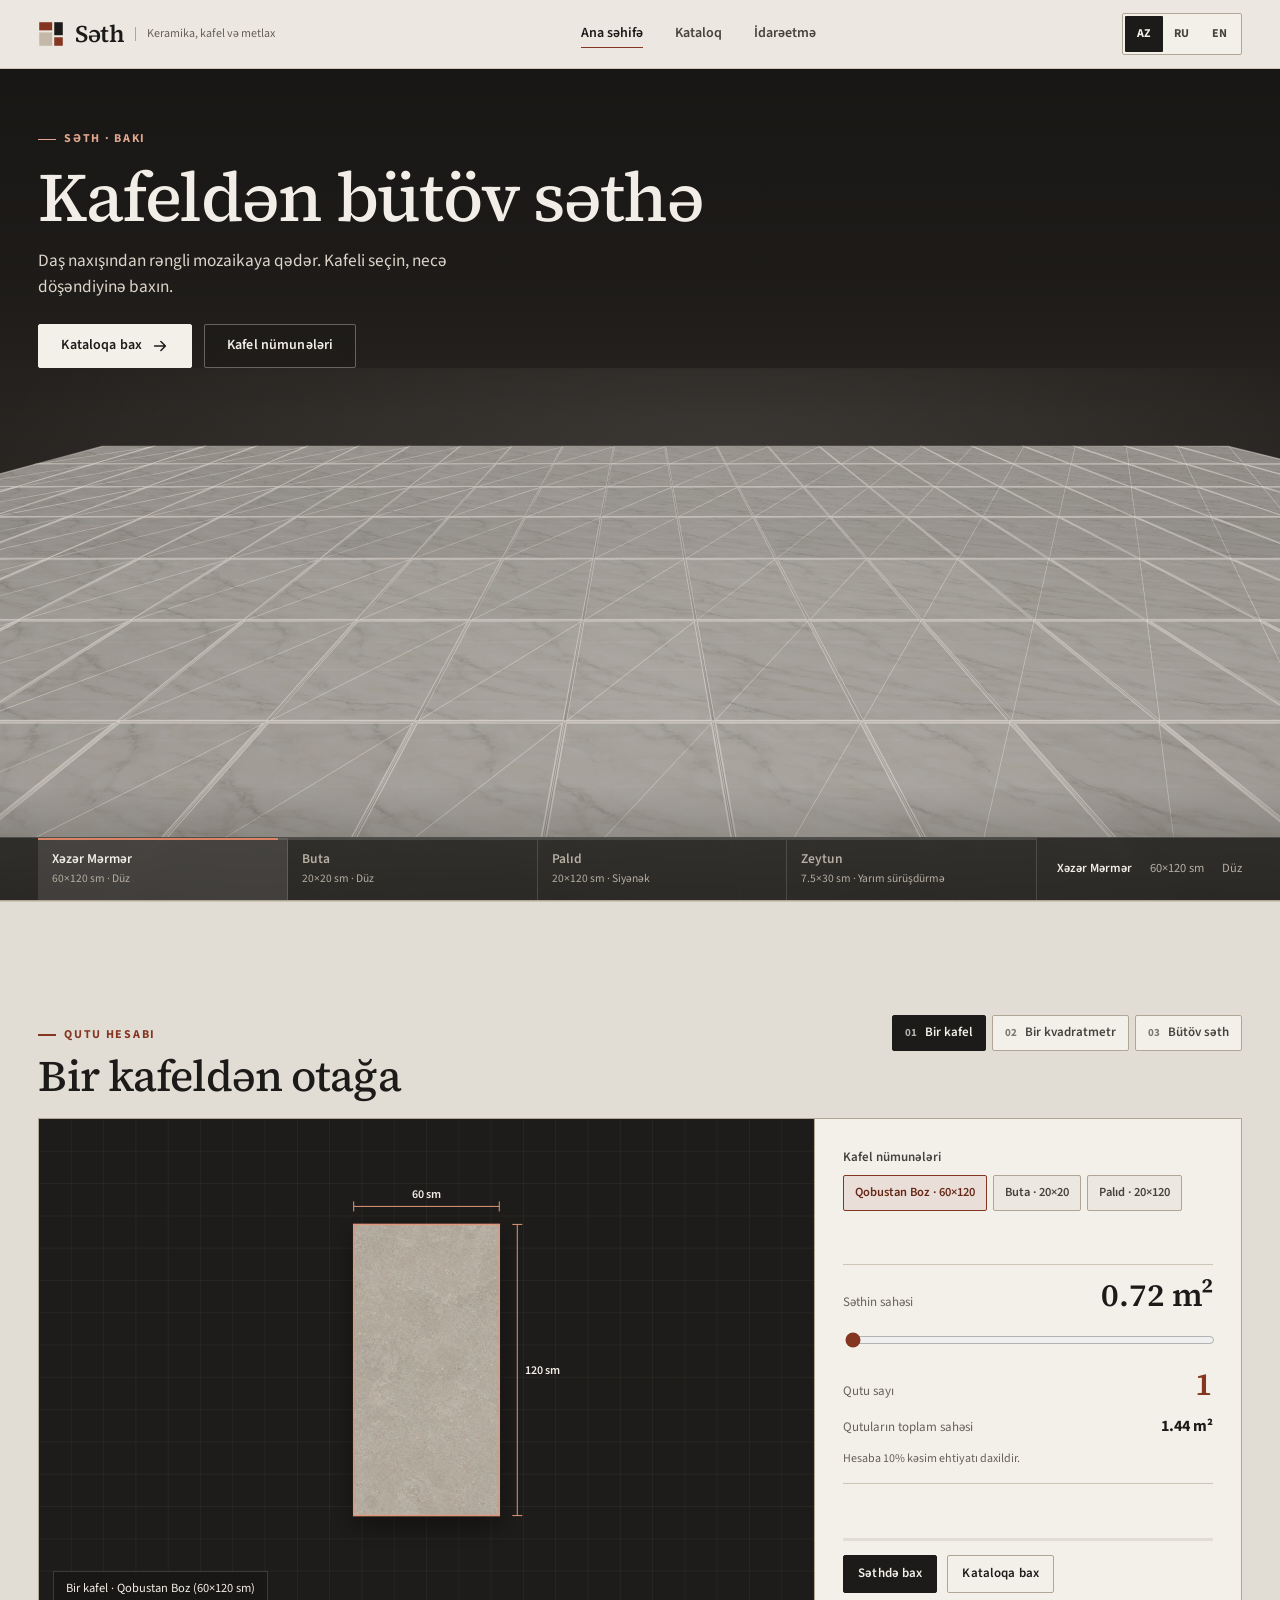
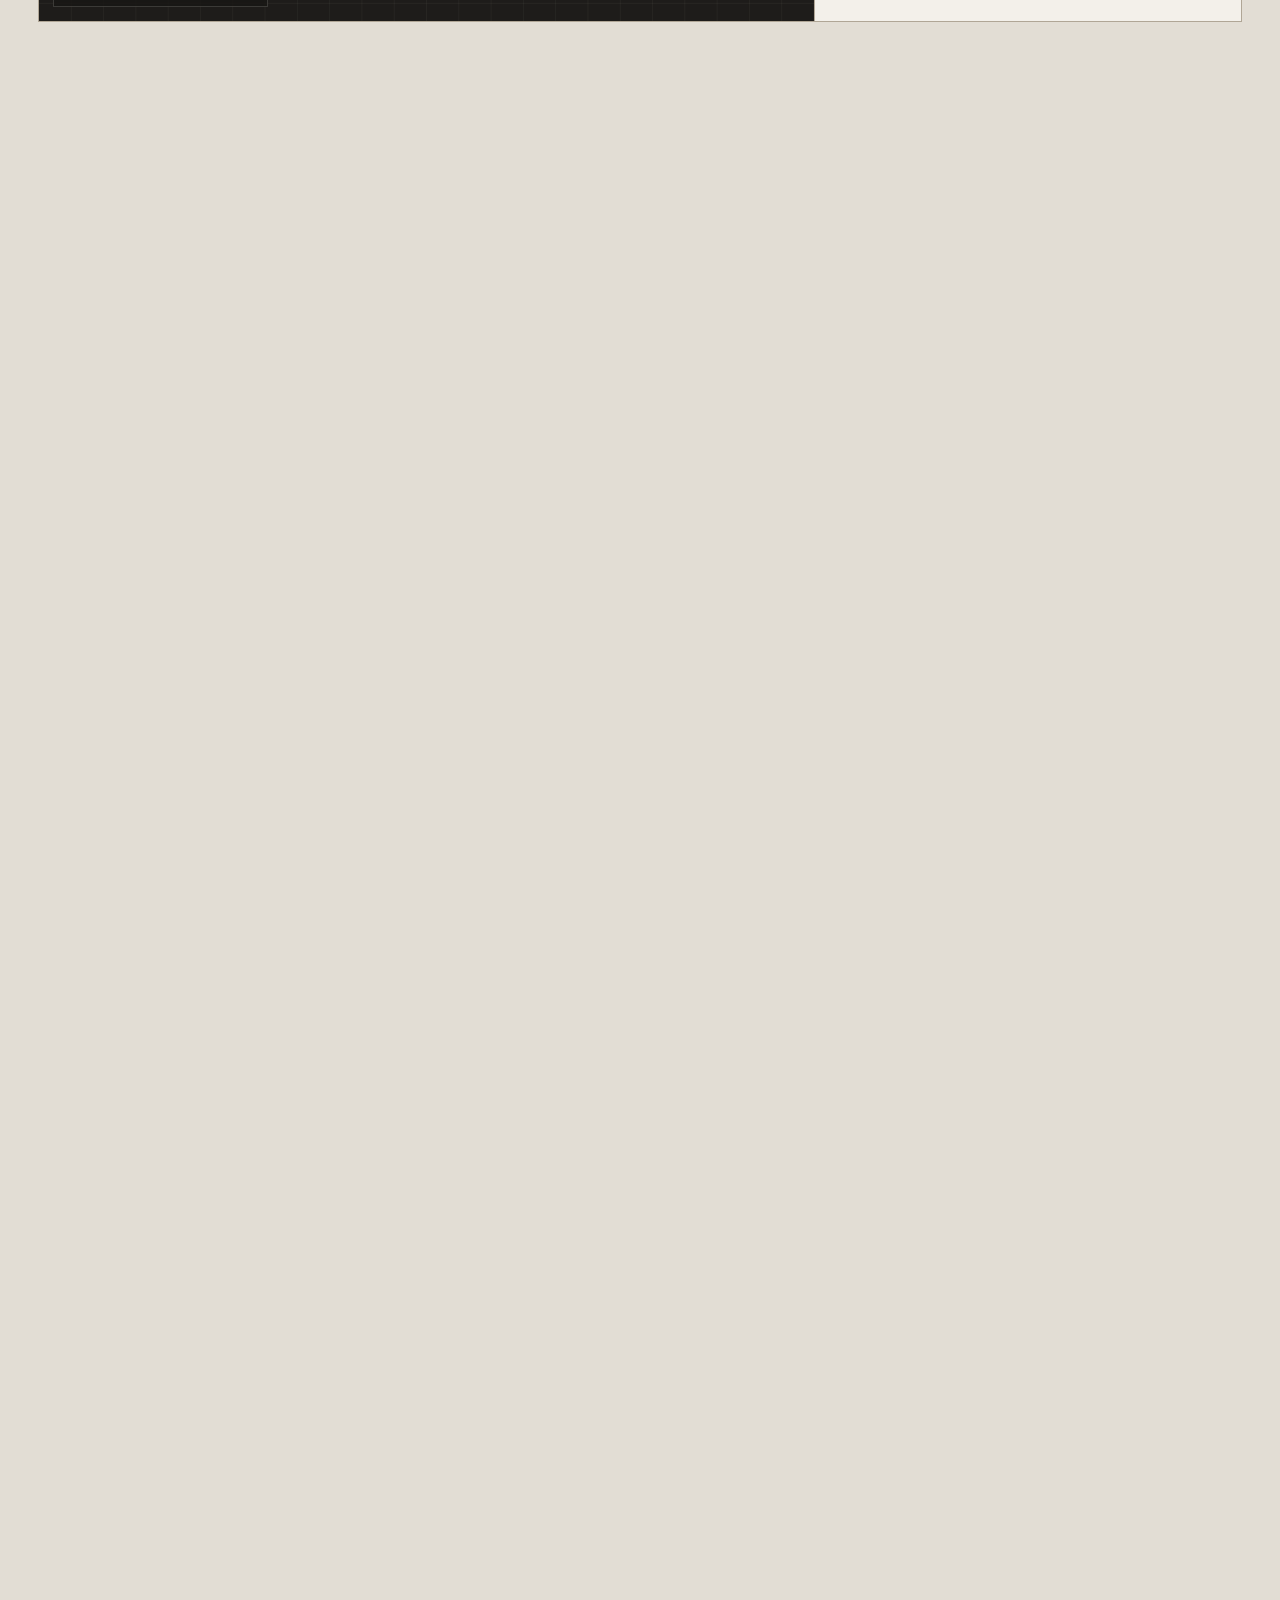
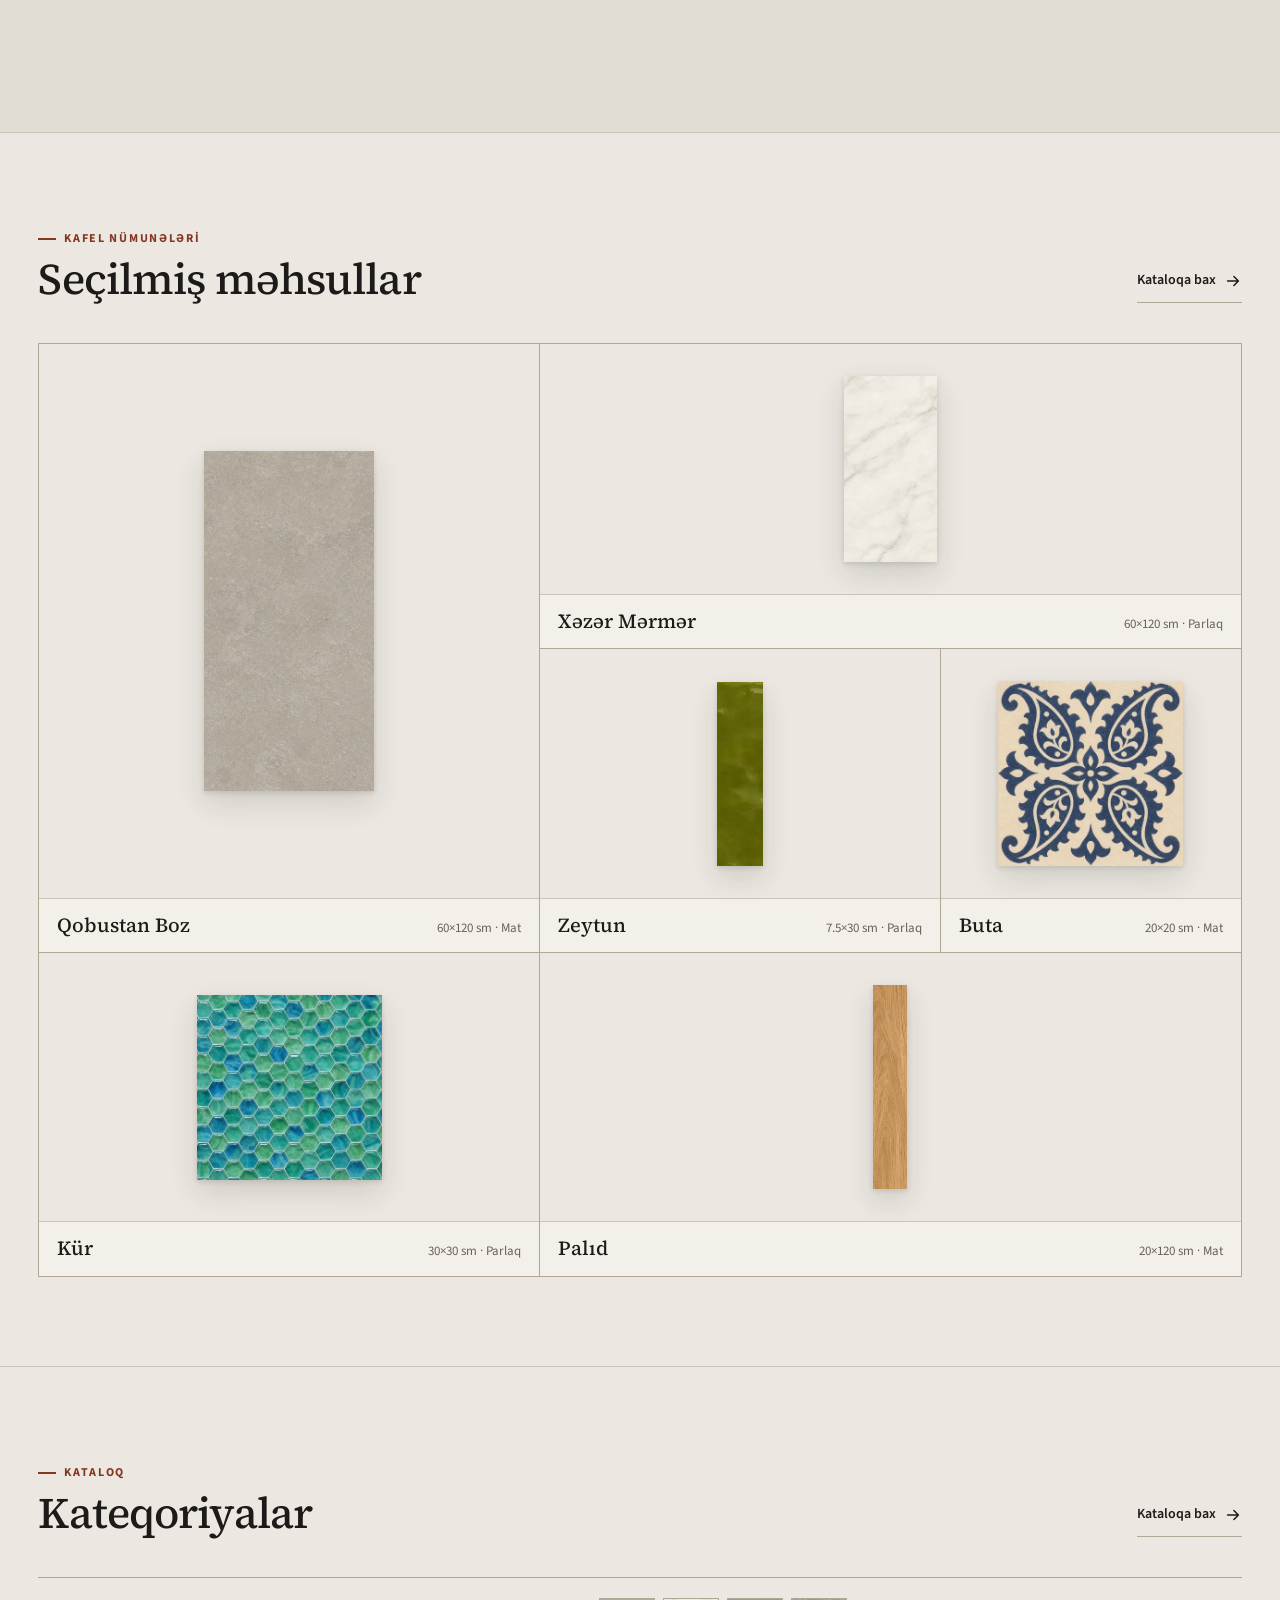
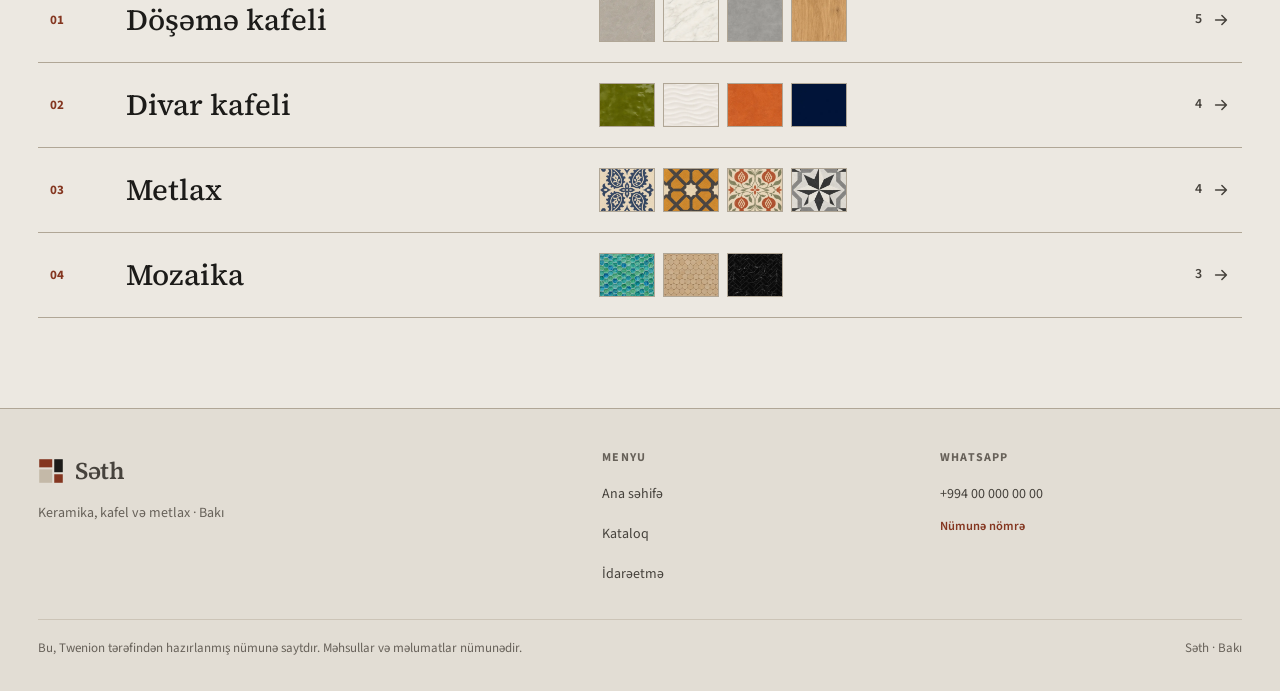
==== commit 9cda44da: "Fix herringbone visualizer, true tile ratios, hero lighting and links" ====
--- a/index.html
+++ b/index.html
@@ -154,7 +154,7 @@
             <p class="eyebrow" id="categories-eyebrow">Kataloq</p>
             <h2 class="section__title" id="categories-title">Kateqoriyalar</h2>
           </div>
-          <a class="section__link" id="categories-admin-link" href="admin/index.html">İdarəetmə</a>
+          <a class="section__link" id="categories-catalog-link" href="katalog/">Kataloqa bax</a>
         </div>
         <div class="cat-ledger" id="category-ledger"></div>
       </div>
--- a/css/site.css
+++ b/css/site.css
@@ -495,7 +495,7 @@
   inset: 0;
   pointer-events: none;
   background:
-    linear-gradient(180deg, rgba(24, 22, 20, 0.78) 0%, rgba(24, 22, 20, 0.24) 44%, rgba(24, 22, 20, 0.14) 68%, rgba(24, 22, 20, 0.86) 100%);
+    linear-gradient(180deg, rgba(24, 22, 20, 0.72) 0%, rgba(24, 22, 20, 0.42) 26%, rgba(24, 22, 20, 0) 42%, rgba(24, 22, 20, 0) 86%, rgba(24, 22, 20, 0.34) 100%);
 }
 
 .hero-horgu__content {
@@ -932,6 +932,8 @@
 
 .tile-slab__plate {
   position: relative;
+  max-width: 100%;
+  max-height: 100%;
   background: var(--tile-bg, #9c958a);
   box-shadow:
     0 1px 0 rgba(255, 255, 255, 0.28) inset,
@@ -1981,7 +1983,17 @@
   color: var(--surface);
 }
 .seg-btn:disabled {
-  opacity: 0.38;
+  opacity: 0.46;
+  color: var(--muted);
+  text-decoration: line-through;
+  text-decoration-color: rgba(28, 27, 25, 0.42);
+  background: repeating-linear-gradient(
+    -45deg,
+    transparent,
+    transparent 4px,
+    rgba(28, 27, 25, 0.06) 4px,
+    rgba(28, 27, 25, 0.06) 8px
+  );
   cursor: not-allowed;
 }
 
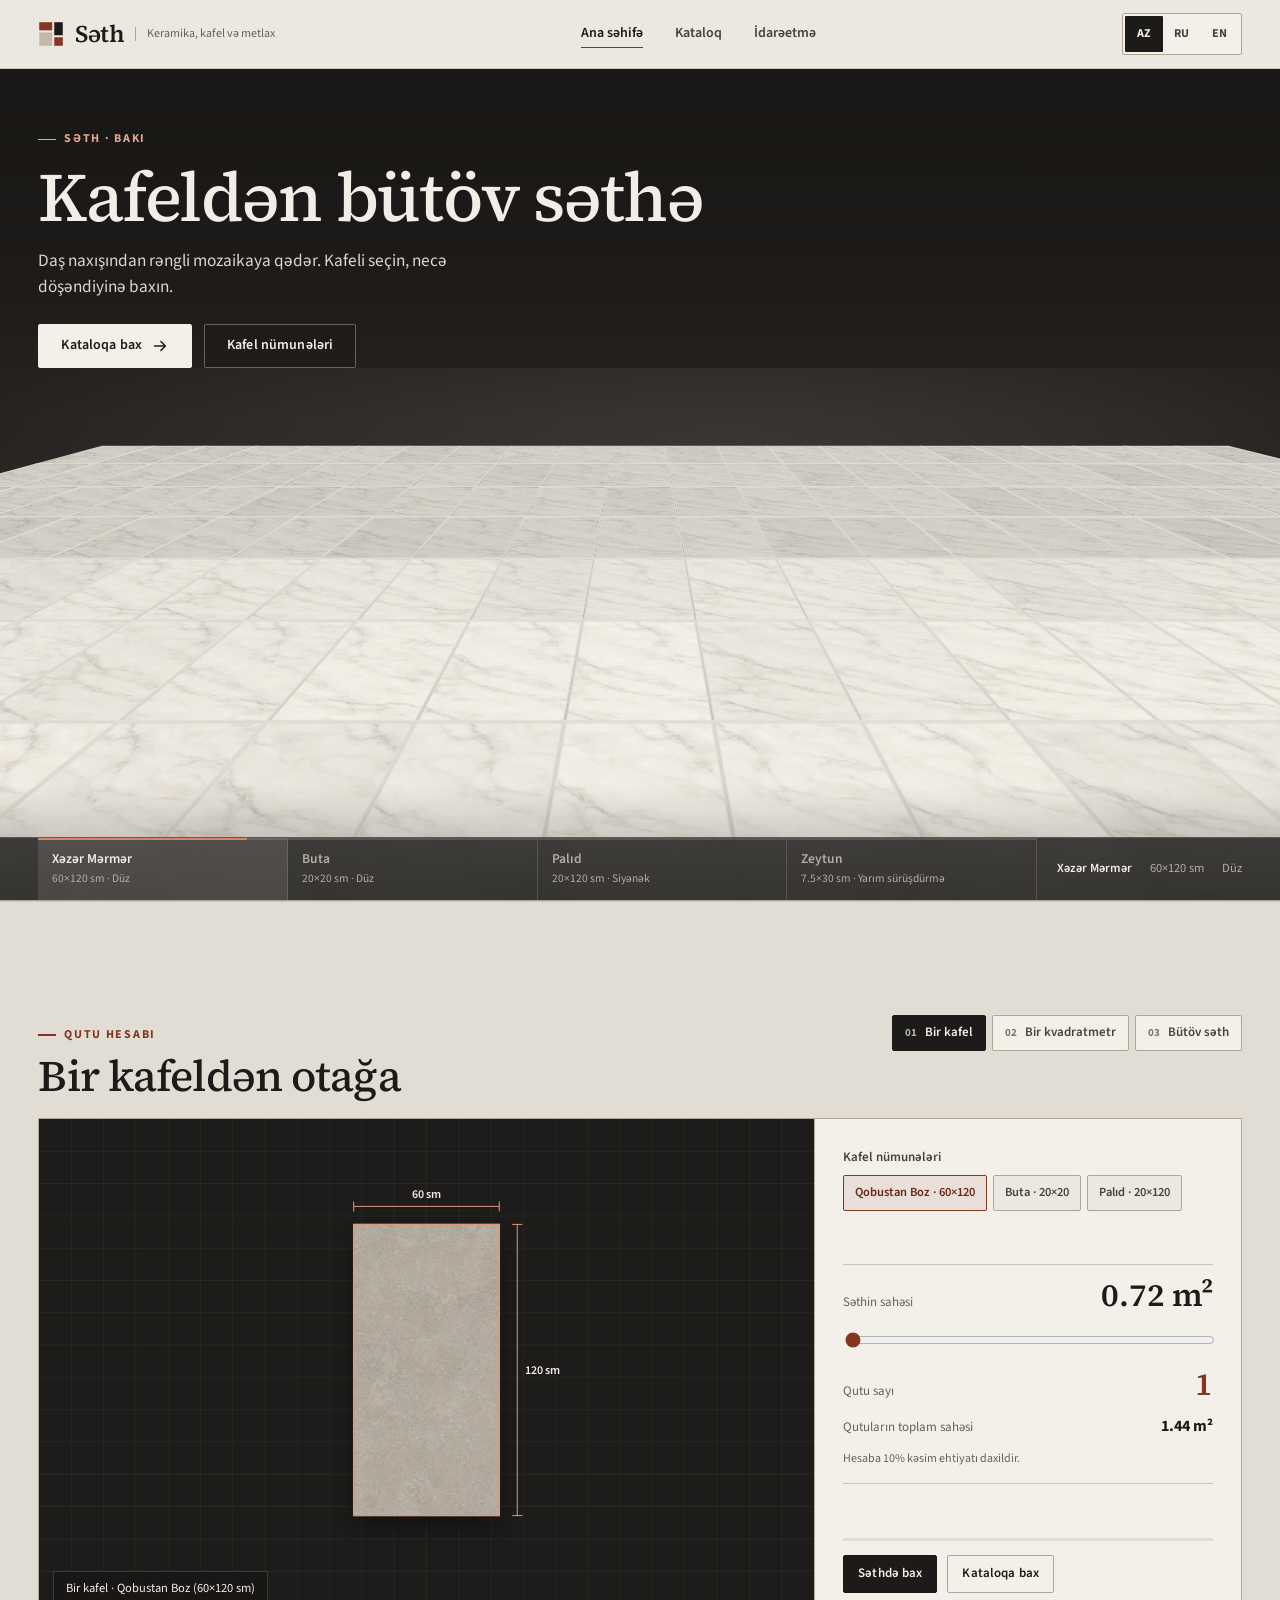
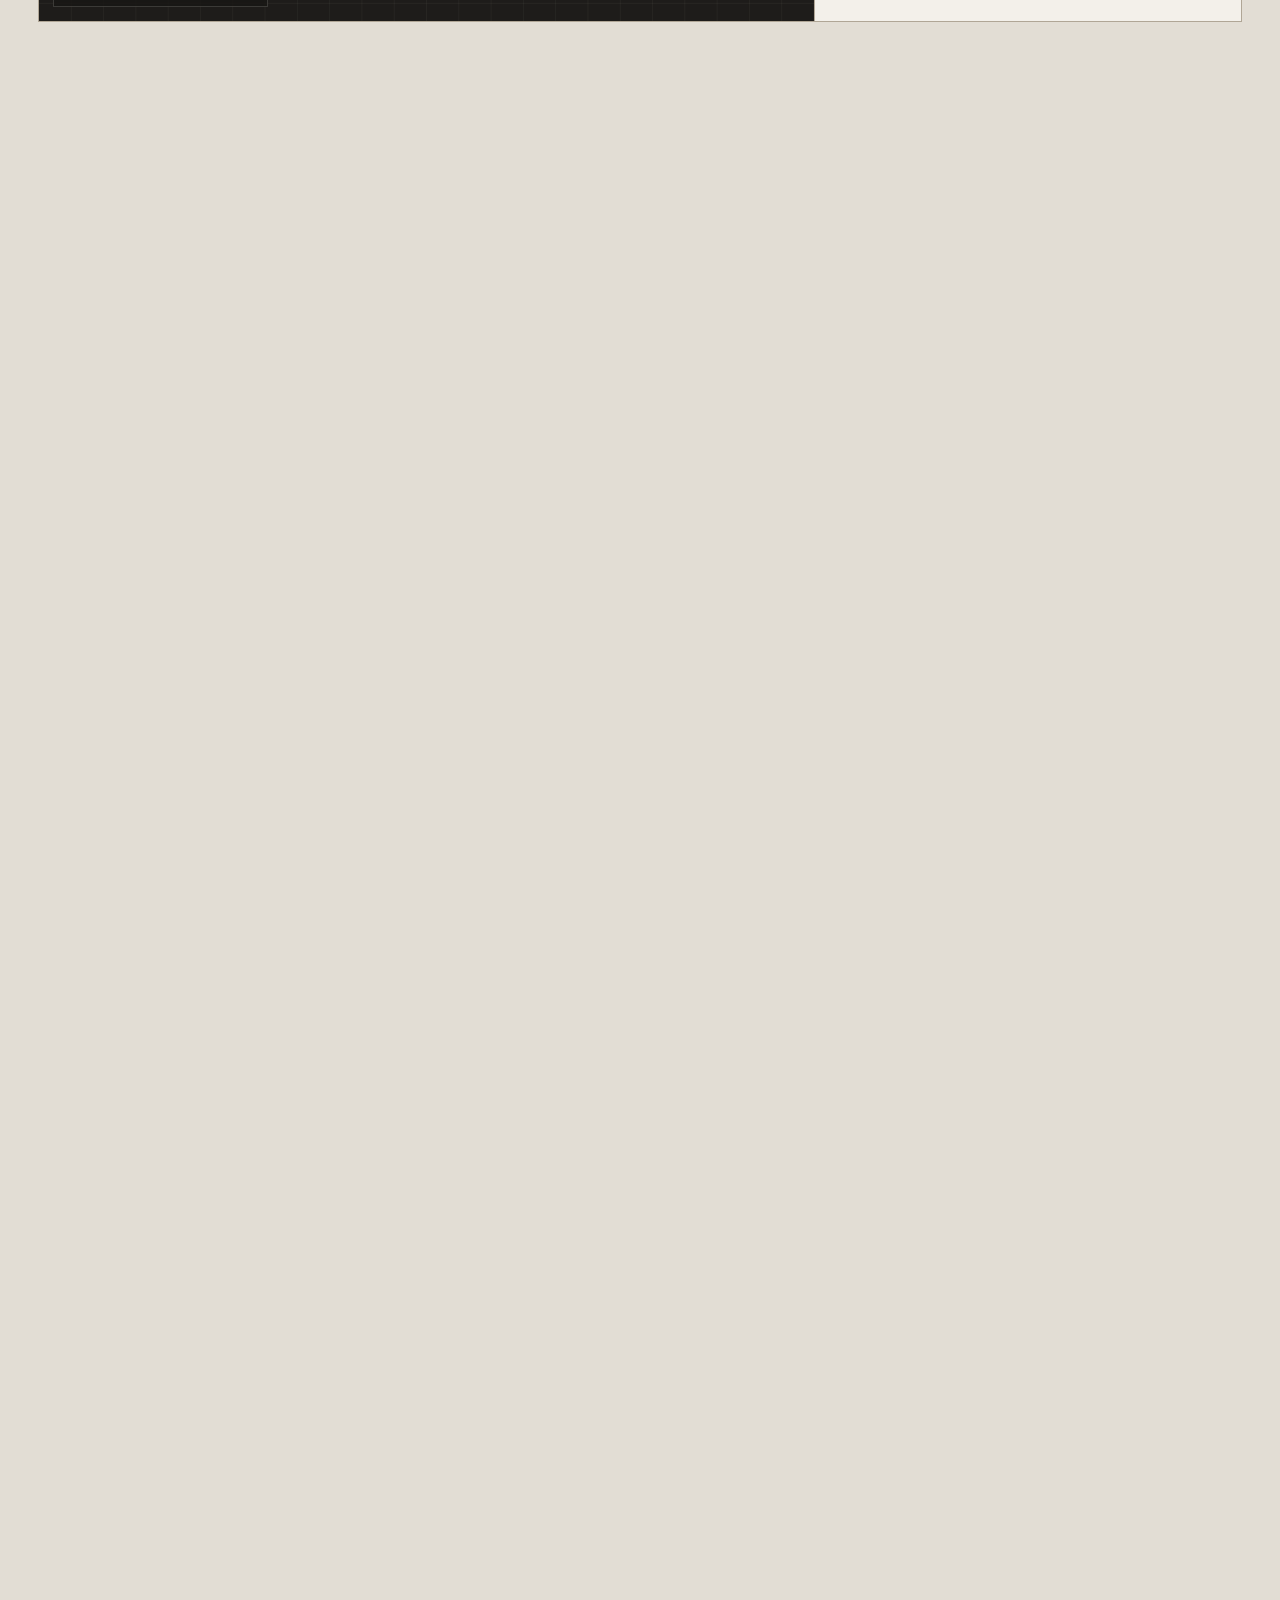
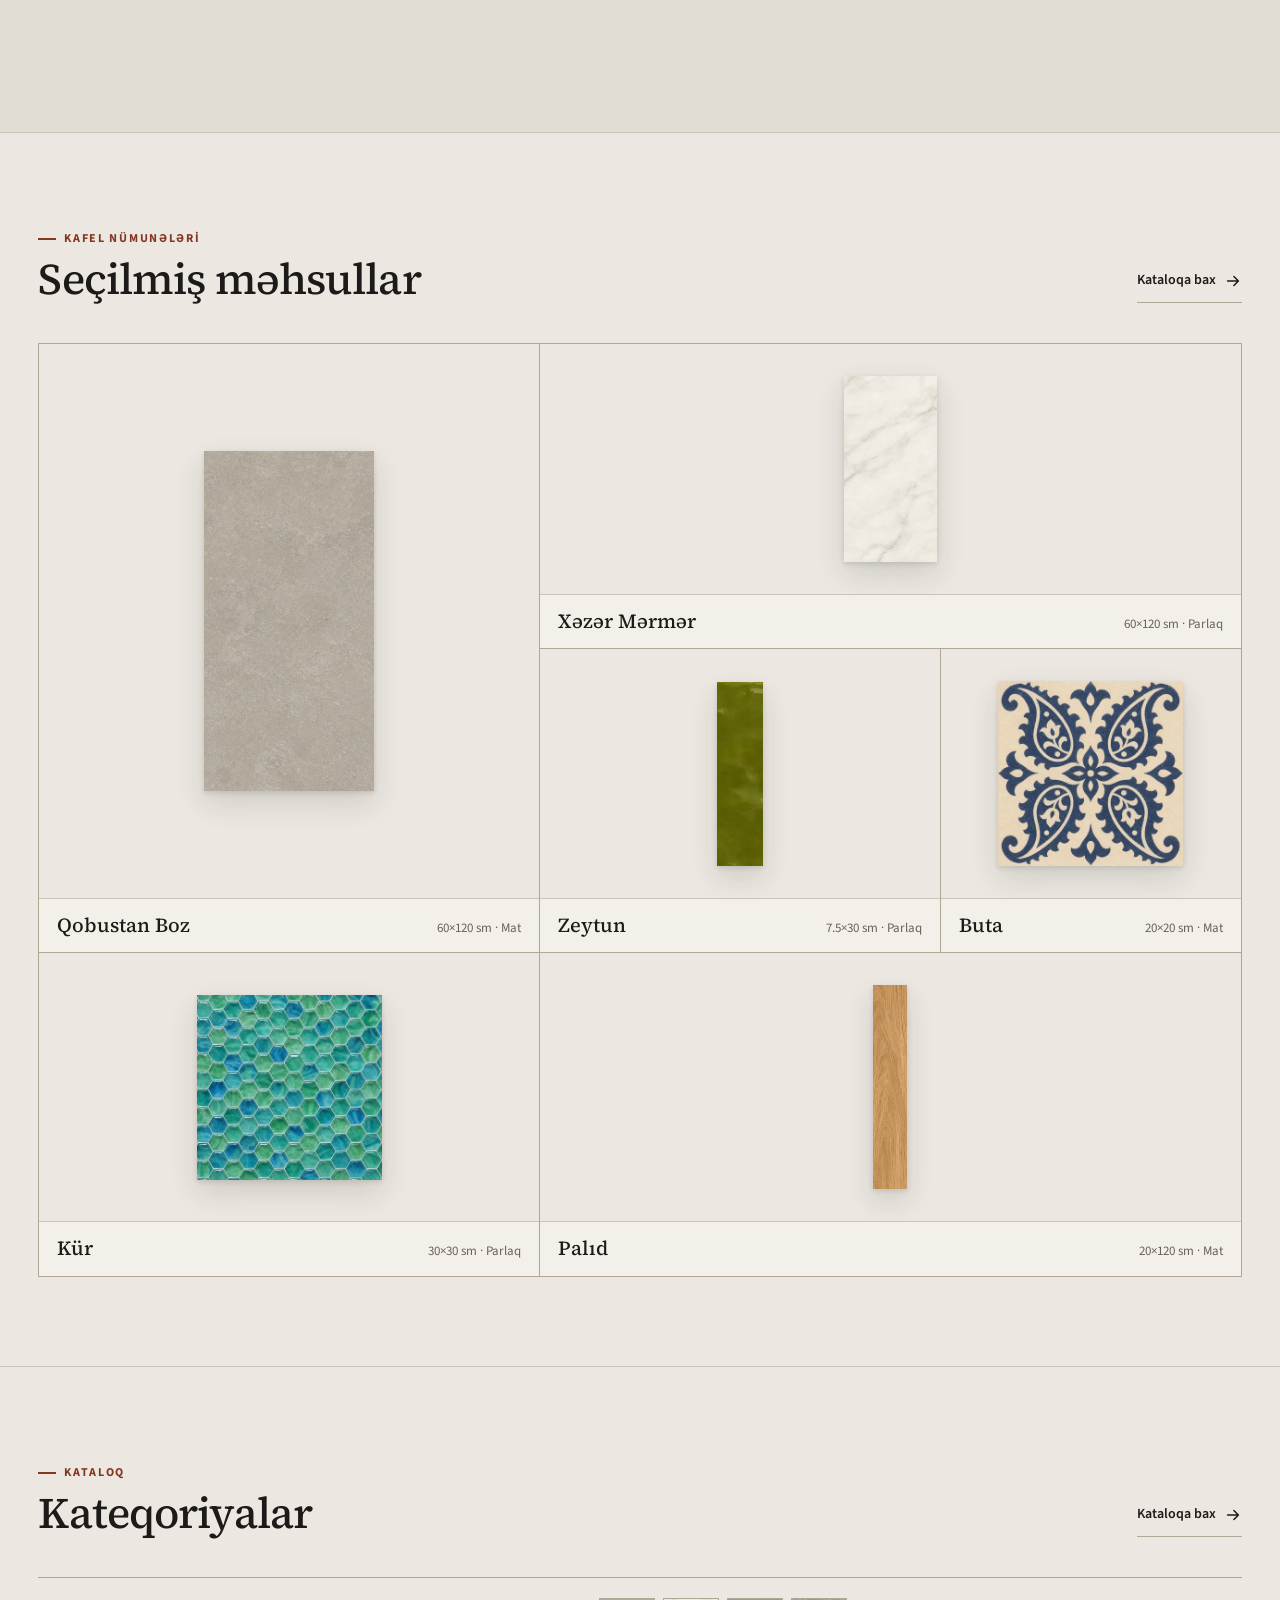
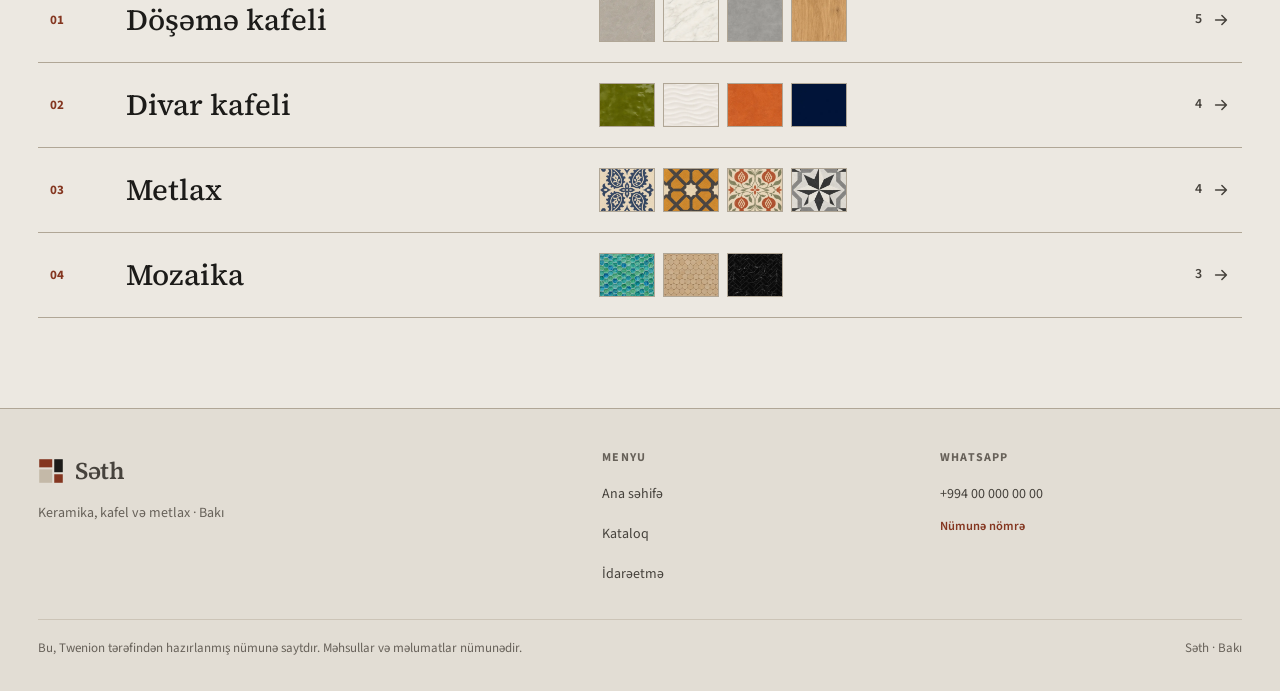
==== commit 9da54743: "Point canonical, Open Graph and sitemap at the live URL; add og:image and og:site_name" ====
--- a/index.html
+++ b/index.html
@@ -6,11 +6,13 @@
   <title>Səth — Keramika, kafel və metlax kataloqu</title>
   <meta name="description" content="Döşəmə kafeli, divar kafeli, metlax və mozaikaya baxın. Ölçü, rəng və səthə görə seçim edin.">
   <meta name="robots" content="noindex">
-  <link rel="canonical" href="https://example.az/">
+  <link rel="canonical" href="https://twenion.github.io/keramika-katalog-demo/">
   <meta property="og:type" content="website">
   <meta property="og:title" content="Səth — Keramika, kafel və metlax kataloqu">
   <meta property="og:description" content="Döşəmə kafeli, divar kafeli, metlax və mozaikaya baxın. Ölçü, rəng və səthə görə seçim edin.">
-  <meta property="og:url" content="https://example.az/">
+  <meta property="og:url" content="https://twenion.github.io/keramika-katalog-demo/">
+  <meta property="og:site_name" content="Səth">
+  <meta property="og:image" content="https://twenion.github.io/keramika-katalog-demo/img/og.jpg">
   <link rel="icon" type="image/svg+xml" href="img/favicon.svg">
   <link rel="stylesheet" href="css/fonts.css">
   <link rel="stylesheet" href="css/site.css">
@@ -20,7 +22,7 @@
     "@type": "Store",
     "name": "Səth",
     "description": "Keramika, kafel və metlax kataloqu — Bakı (nümunə sayt)",
-    "url": "https://example.az/",
+    "url": "https://twenion.github.io/keramika-katalog-demo/",
     "address": {
       "@type": "PostalAddress",
       "addressLocality": "Bakı",
--- a/css/site.css
+++ b/css/site.css
@@ -2046,8 +2046,10 @@
 
 @media (max-width: 960px) {
   .specimen-stage,
-  .calc-wa-grid { grid-template-columns: 1fr; }
+  .calc-wa-grid { grid-template-columns: minmax(0, 1fr); }
   .specimen-stage__plate { border-right: 0; border-bottom: 1px solid var(--grout-strong); min-height: 280px; }
+  .specimen-stage__plate .tile-slab__plate { max-width: 100%; }
+  .specimen-stage__plate .specimen-ruler { max-width: 100%; }
   .viz-stage { aspect-ratio: 4 / 3; min-height: 280px; }
 }
 
